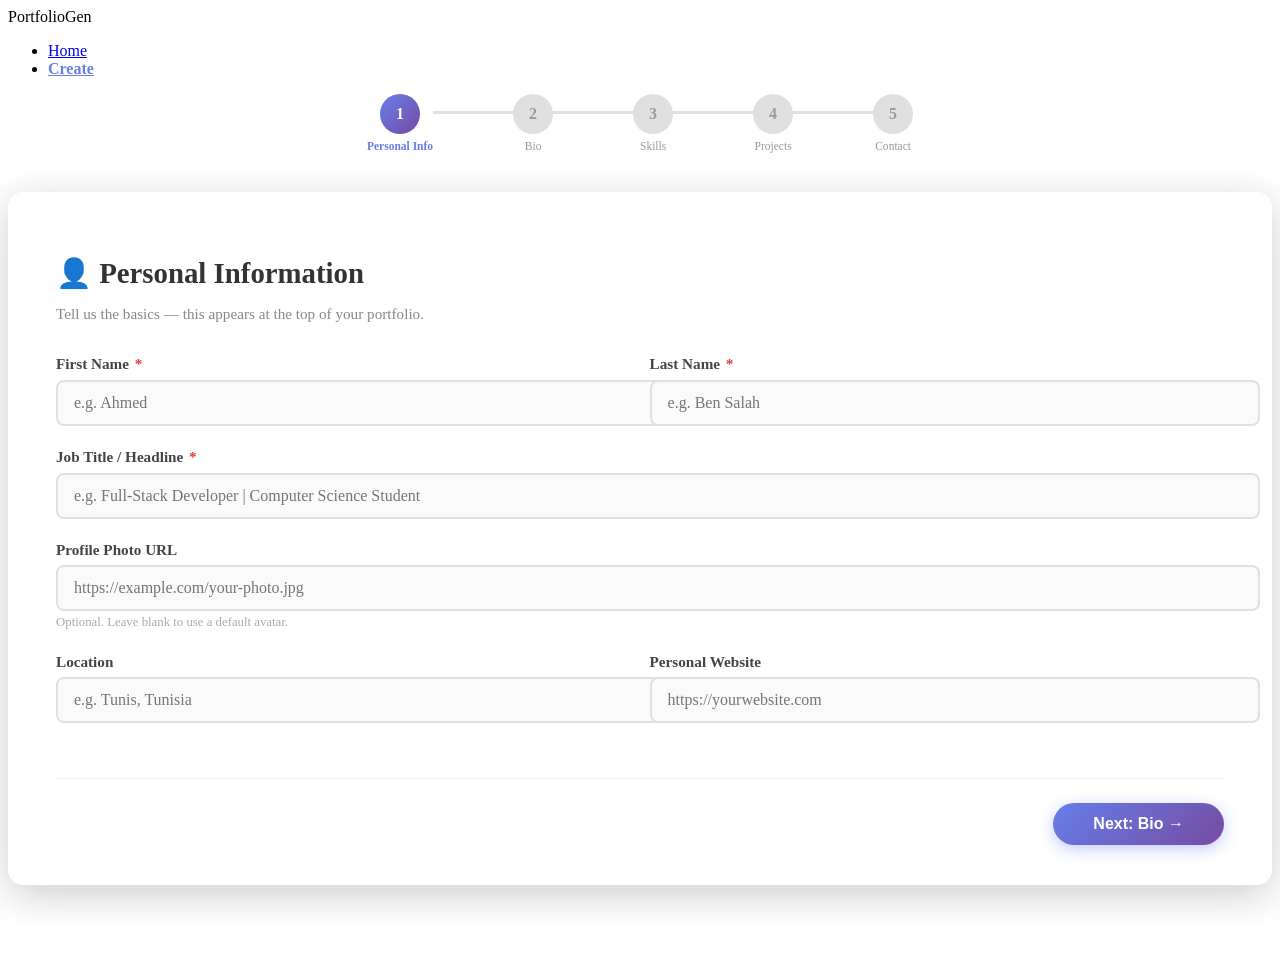
==== create.html @ 39ef588e "added create.html" ====
<!DOCTYPE html>
<html lang="en">
<head>
  <meta charset="UTF-8" />
  <meta name="viewport" content="width=device-width, initial-scale=1.0" />
  <title>Create Portfolio – PortfolioGen</title>
  <link rel="stylesheet" href="style-3.css" />
  <style>
    /* ── Page layout override for form page ── */
    body {
      align-items: flex-start;
      padding-bottom: 4rem;
    }

    /* ── Step progress bar ── */
    .steps-bar {
      display: flex;
      justify-content: center;
      align-items: center;
      gap: 0;
      margin-bottom: 2.5rem;
    }
    .step {
      display: flex;
      flex-direction: column;
      align-items: center;
      gap: 0.4rem;
      position: relative;
      z-index: 1;
    }
    .step-circle {
      width: 40px;
      height: 40px;
      border-radius: 50%;
      background: #e0e0e0;
      color: #999;
      font-weight: 700;
      font-size: 1rem;
      display: flex;
      align-items: center;
      justify-content: center;
      transition: background 0.3s, color 0.3s;
    }
    .step.active   .step-circle { background: linear-gradient(135deg,#667eea,#764ba2); color:#fff; }
    .step.done     .step-circle { background: #4caf50; color:#fff; }
    .step-label {
      font-size: 0.72rem;
      color: #999;
      font-weight: 500;
      white-space: nowrap;
    }
    .step.active .step-label { color: #667eea; font-weight: 700; }
    .step.done   .step-label { color: #4caf50; }
    .step-line {
      flex: 1;
      height: 3px;
      background: #e0e0e0;
      min-width: 40px;
      max-width: 80px;
      margin-bottom: 1.3rem;
      transition: background 0.3s;
    }
    .step-line.done { background: #4caf50; }

    /* ── Form card ── */
    .form-card {
      background: white;
      border-radius: 15px;
      padding: 2.5rem 3rem;
      box-shadow: 0 10px 40px rgba(0,0,0,0.2);
    }
    .form-card h2 {
      font-size: 1.8rem;
      color: #333;
      margin-bottom: 0.4rem;
    }
    .form-card .step-desc {
      color: #888;
      font-size: 0.95rem;
      margin-bottom: 2rem;
    }

    /* ── Form step panels ── */
    .form-step { display: none; }
    .form-step.active { display: block; }

    /* ── Field groups ── */
    .field-group {
      margin-bottom: 1.4rem;
    }
    .field-group label {
      display: block;
      font-weight: 600;
      color: #444;
      margin-bottom: 0.4rem;
      font-size: 0.95rem;
    }
    .field-group label span.req { color: #e53935; margin-left: 2px; }
    .field-group input,
    .field-group textarea,
    .field-group select {
      width: 100%;
      padding: 0.75rem 1rem;
      border: 2px solid #e0e0e0;
      border-radius: 8px;
      font-size: 1rem;
      font-family: inherit;
      color: #333;
      background: #fafafa;
      transition: border-color 0.25s, box-shadow 0.25s;
      outline: none;
      resize: vertical;
    }
    .field-group input:focus,
    .field-group textarea:focus,
    .field-group select:focus {
      border-color: #667eea;
      box-shadow: 0 0 0 3px rgba(102,126,234,0.15);
      background: #fff;
    }
    .field-group input.error,
    .field-group textarea.error {
      border-color: #e53935;
      box-shadow: 0 0 0 3px rgba(229,57,53,0.1);
    }
    .field-error {
      color: #e53935;
      font-size: 0.82rem;
      margin-top: 0.3rem;
      display: none;
    }
    .field-error.visible { display: block; }
    .field-hint {
      color: #aaa;
      font-size: 0.8rem;
      margin-top: 0.25rem;
    }
    .two-col {
      display: grid;
      grid-template-columns: 1fr 1fr;
      gap: 1.2rem;
    }

    /* ── Skills dynamic list ── */
    .skills-list { display: flex; flex-direction: column; gap: 0.8rem; margin-bottom: 1rem; }
    .skill-row {
      display: grid;
      grid-template-columns: 1fr 120px 36px;
      gap: 0.6rem;
      align-items: center;
    }
    .skill-row input[type="text"] { width: 100%; }
    .skill-row input[type="number"] {
      width: 100%;
      padding: 0.75rem 0.6rem;
      border: 2px solid #e0e0e0;
      border-radius: 8px;
      font-size: 1rem;
      font-family: inherit;
      color: #333;
      background: #fafafa;
      transition: border-color 0.25s;
      outline: none;
    }
    .skill-row input[type="number"]:focus { border-color: #667eea; box-shadow: 0 0 0 3px rgba(102,126,234,0.15); }
    .remove-btn {
      width: 36px; height: 36px;
      border-radius: 50%;
      border: none;
      background: #fde8e8;
      color: #e53935;
      font-size: 1.1rem;
      cursor: pointer;
      display: flex; align-items: center; justify-content: center;
      transition: background 0.2s;
      flex-shrink: 0;
    }
    .remove-btn:hover { background: #e53935; color: #fff; }
    .add-btn {
      display: inline-flex; align-items: center; gap: 0.4rem;
      padding: 0.55rem 1.2rem;
      border-radius: 50px;
      border: 2px dashed #667eea;
      background: transparent;
      color: #667eea;
      font-size: 0.9rem;
      font-weight: 600;
      cursor: pointer;
      transition: all 0.2s;
    }
    .add-btn:hover { background: #667eea; color: #fff; border-style: solid; }

    /* ── Projects dynamic list ── */
    .project-card-form {
      background: #f8f9fa;
      border-radius: 10px;
      padding: 1.2rem 1.4rem;
      margin-bottom: 1rem;
      border: 1px solid #e8e8e8;
    }
    .project-card-form .project-header {
      display: flex;
      justify-content: space-between;
      align-items: center;
      margin-bottom: 1rem;
    }
    .project-card-form .project-header span {
      font-weight: 700;
      color: #667eea;
      font-size: 0.9rem;
    }

    /* ── Navigation buttons ── */
    .form-nav {
      display: flex;
      justify-content: space-between;
      align-items: center;
      margin-top: 2rem;
      padding-top: 1.5rem;
      border-top: 1px solid #f0f0f0;
    }
    .btn-back {
      padding: 0.75rem 2rem;
      border-radius: 50px;
      border: 2px solid #ccc;
      background: transparent;
      color: #666;
      font-size: 1rem;
      font-weight: 600;
      cursor: pointer;
      transition: all 0.25s;
    }
    .btn-back:hover { border-color: #667eea; color: #667eea; }
    .btn-next {
      padding: 0.75rem 2.5rem;
      border-radius: 50px;
      border: none;
      background: linear-gradient(135deg,#667eea,#764ba2);
      color: white;
      font-size: 1rem;
      font-weight: 600;
      cursor: pointer;
      box-shadow: 0 4px 15px rgba(102,126,234,0.4);
      transition: all 0.25s;
    }
    .btn-next:hover { transform: translateY(-2px); box-shadow: 0 8px 25px rgba(102,126,234,0.55); }
    .btn-submit {
      padding: 0.85rem 3rem;
      border-radius: 50px;
      border: none;
      background: linear-gradient(135deg,#43e97b,#38f9d7);
      color: white;
      font-size: 1.05rem;
      font-weight: 700;
      cursor: pointer;
      box-shadow: 0 4px 15px rgba(67,233,123,0.35);
      transition: all 0.25s;
    }
    .btn-submit:hover { transform: translateY(-2px); box-shadow: 0 8px 25px rgba(67,233,123,0.5); }

    /* ── Character counter ── */
    .char-counter {
      text-align: right;
      font-size: 0.78rem;
      color: #bbb;
      margin-top: 0.2rem;
    }
    .char-counter.warn { color: #e53935; }

    /* ── Responsive ── */
    @media (max-width: 768px) {
      .form-card { padding: 1.5rem 1.2rem; }
      .two-col { grid-template-columns: 1fr; }
      .skill-row { grid-template-columns: 1fr 90px 36px; }
      .step-line { min-width: 20px; }
    }
    @media (max-width: 480px) {
      .steps-bar { gap: 0; }
      .step-label { display: none; }
    }
  </style>
</head>
<body>

  <!-- ── Fixed navbar (same as index.html) ── -->
  <header>
    <nav>
      <div class="logo">PortfolioGen</div>
      <ul>
        <li><a href="index.html">Home</a></li>
        <li><a href="create.html" style="color:#667eea;font-weight:700;">Create</a></li>
      </ul>
    </nav>
  </header>

  <!-- ── Main container ── -->
  <div class="container">

    <!-- Step progress bar -->
    <div class="steps-bar" id="stepsBar">
      <div class="step active" data-step="1">
        <div class="step-circle">1</div>
        <div class="step-label">Personal Info</div>
      </div>
      <div class="step-line" id="line1"></div>
      <div class="step" data-step="2">
        <div class="step-circle">2</div>
        <div class="step-label">Bio</div>
      </div>
      <div class="step-line" id="line2"></div>
      <div class="step" data-step="3">
        <div class="step-circle">3</div>
        <div class="step-label">Skills</div>
      </div>
      <div class="step-line" id="line3"></div>
      <div class="step" data-step="4">
        <div class="step-circle">4</div>
        <div class="step-label">Projects</div>
      </div>
      <div class="step-line" id="line4"></div>
      <div class="step" data-step="5">
        <div class="step-circle">5</div>
        <div class="step-label">Contact</div>
      </div>
    </div>

    <!-- Form card -->
    <div class="form-card">

      <!-- ══ STEP 1 – Personal Info ══ -->
      <div class="form-step active" id="step1">
        <h2>👤 Personal Information</h2>
        <p class="step-desc">Tell us the basics — this appears at the top of your portfolio.</p>

        <div class="two-col">
          <div class="field-group">
            <label for="firstName">First Name <span class="req">*</span></label>
            <input type="text" id="firstName" name="firstName" placeholder="e.g. Ahmed" maxlength="50" />
            <div class="field-error" id="err-firstName">Please enter your first name.</div>
          </div>
          <div class="field-group">
            <label for="lastName">Last Name <span class="req">*</span></label>
            <input type="text" id="lastName" name="lastName" placeholder="e.g. Ben Salah" maxlength="50" />
            <div class="field-error" id="err-lastName">Please enter your last name.</div>
          </div>
        </div>

        <div class="field-group">
          <label for="jobTitle">Job Title / Headline <span class="req">*</span></label>
          <input type="text" id="jobTitle" name="jobTitle" placeholder="e.g. Full-Stack Developer | Computer Science Student" maxlength="100" />
          <div class="field-error" id="err-jobTitle">Please enter your job title or headline.</div>
        </div>

        <div class="field-group">
          <label for="profilePhoto">Profile Photo URL</label>
          <input type="url" id="profilePhoto" name="profilePhoto" placeholder="https://example.com/your-photo.jpg" />
          <div class="field-hint">Optional. Leave blank to use a default avatar.</div>
          <div class="field-error" id="err-profilePhoto">Please enter a valid URL (starting with https://).</div>
        </div>

        <div class="two-col">
          <div class="field-group">
            <label for="location">Location</label>
            <input type="text" id="location" name="location" placeholder="e.g. Tunis, Tunisia" maxlength="80" />
          </div>
          <div class="field-group">
            <label for="website">Personal Website</label>
            <input type="url" id="website" name="website" placeholder="https://yourwebsite.com" />
            <div class="field-error" id="err-website">Please enter a valid URL.</div>
          </div>
        </div>

        <div class="form-nav">
          <span></span>
          <button class="btn-next" onclick="nextStep(1)">Next: Bio &rarr;</button>
        </div>
      </div>

      <!-- ══ STEP 2 – Bio ══ -->
      <div class="form-step" id="step2">
        <h2>📝 About You</h2>
        <p class="step-desc">Write a short bio that introduces you and your background.</p>

        <div class="field-group">
          <label for="bioShort">Short Bio (Hero Tagline) <span class="req">*</span></label>
          <input type="text" id="bioShort" name="bioShort" placeholder="e.g. Passionate developer building smart solutions." maxlength="120" />
          <div class="char-counter" id="counter-bioShort">0 / 120</div>
          <div class="field-error" id="err-bioShort">Please enter a short bio (at least 10 characters).</div>
        </div>

        <div class="field-group">
          <label for="bioLong">Full Bio <span class="req">*</span></label>
          <textarea id="bioLong" name="bioLong" rows="6"
            placeholder="Write a few sentences about your background, experience, interests, and what makes you unique..."></textarea>
          <div class="char-counter" id="counter-bioLong">0 / 1000</div>
          <div class="field-error" id="err-bioLong">Please write at least 30 characters for your bio.</div>
        </div>

        <div class="field-group">
          <label for="yearsExp">Years of Experience</label>
          <select id="yearsExp" name="yearsExp">
            <option value="">-- Select --</option>
            <option value="student">Student / No experience yet</option>
            <option value="0-1">Less than 1 year</option>
            <option value="1-3">1 – 3 years</option>
            <option value="3-5">3 – 5 years</option>
            <option value="5+">5+ years</option>
          </select>
        </div>

        <div class="form-nav">
          <button class="btn-back" onclick="prevStep(2)">&larr; Back</button>
          <button class="btn-next" onclick="nextStep(2)">Next: Skills &rarr;</button>
        </div>
      </div>

      <!-- ══ STEP 3 – Skills ══ -->
      <div class="form-step" id="step3">
        <h2>⚡ Skills</h2>
        <p class="step-desc">Add your technical skills and a proficiency level (0–100%). These will appear as progress bars.</p>

        <div class="skills-list" id="skillsList">
          <!-- Rows injected by JS -->
        </div>
        <button class="add-btn" onclick="addSkill()">＋ Add Skill</button>
        <div class="field-error" id="err-skills" style="margin-top:0.8rem;"></div>

        <div class="form-nav">
          <button class="btn-back" onclick="prevStep(3)">&larr; Back</button>
          <button class="btn-next" onclick="nextStep(3)">Next: Projects &rarr;</button>
        </div>
      </div>

      <!-- ══ STEP 4 – Projects ══ -->
      <div class="form-step" id="step4">
        <h2>🚀 Projects</h2>
        <p class="step-desc">Showcase the projects you're proud of. Add at least one.</p>

        <div id="projectsList"></div>
        <button class="add-btn" onclick="addProject()">＋ Add Project</button>
        <div class="field-error" id="err-projects" style="margin-top:0.8rem;"></div>

        <div class="form-nav">
          <button class="btn-back" onclick="prevStep(4)">&larr; Back</button>
          <button class="btn-next" onclick="nextStep(4)">Next: Contact &rarr;</button>
        </div>
      </div>

      <!-- ══ STEP 5 – Contact ══ -->
      <div class="form-step" id="step5">
        <h2>📬 Contact Information</h2>
        <p class="step-desc">How can people reach you? Fill in at least one contact method.</p>

        <div class="two-col">
          <div class="field-group">
            <label for="email">Email Address <span class="req">*</span></label>
            <input type="email" id="email" name="email" placeholder="you@example.com" />
            <div class="field-error" id="err-email">Please enter a valid email address.</div>
          </div>
          <div class="field-group">
            <label for="phone">Phone Number</label>
            <input type="tel" id="phone" name="phone" placeholder="+216 XX XXX XXX" maxlength="20" />
          </div>
        </div>

        <div class="two-col">
          <div class="field-group">
            <label for="github">GitHub</label>
            <input type="url" id="github" name="github" placeholder="https://github.com/username" />
            <div class="field-error" id="err-github">Please enter a valid URL.</div>
          </div>
          <div class="field-group">
            <label for="linkedin">LinkedIn</label>
            <input type="url" id="linkedin" name="linkedin" placeholder="https://linkedin.com/in/username" />
            <div class="field-error" id="err-linkedin">Please enter a valid URL.</div>
          </div>
        </div>

        <div class="two-col">
          <div class="field-group">
            <label for="twitter">Twitter / X</label>
            <input type="url" id="twitter" name="twitter" placeholder="https://twitter.com/username" />
            <div class="field-error" id="err-twitter">Please enter a valid URL.</div>
          </div>
          <div class="field-group">
            <label for="instagram">Instagram</label>
            <input type="url" id="instagram" name="instagram" placeholder="https://instagram.com/username" />
            <div class="field-error" id="err-instagram">Please enter a valid URL.</div>
          </div>
        </div>

        <div class="form-nav">
          <button class="btn-back" onclick="prevStep(5)">&larr; Back</button>
          <button class="btn-submit" onclick="submitForm()">✅ Generate My Portfolio</button>
        </div>
      </div>

    </div><!-- /form-card -->
  </div><!-- /container -->

  <script>
    /* ════════════════════════════════════
       STATE
    ════════════════════════════════════ */
    var currentStep = 1;
    var totalSteps  = 5;
    var skills   = [];
    var projects = [];

    /* ════════════════════════════════════
       STEP NAVIGATION
    ════════════════════════════════════ */
    function showStep(n) {
      document.querySelectorAll('.form-step').forEach(function(el) { el.classList.remove('active'); });
      document.getElementById('step' + n).classList.add('active');

      document.querySelectorAll('.step').forEach(function(el) {
        var s = parseInt(el.getAttribute('data-step'));
        el.classList.remove('active','done');
        if (s === n)    el.classList.add('active');
        if (s < n)      el.classList.add('done');
      });

      for (var i = 1; i <= 4; i++) {
        var line = document.getElementById('line' + i);
        if (i < n) line.classList.add('done');
        else       line.classList.remove('done');
      }
      currentStep = n;
    }

    function nextStep(from) {
      if (!validateStep(from)) return;
      if (from < totalSteps) showStep(from + 1);
    }

    function prevStep(from) {
      if (from > 1) showStep(from - 1);
    }

    /* ════════════════════════════════════
       VALIDATION
    ════════════════════════════════════ */
    function showErr(id, msg) {
      var el = document.getElementById('err-' + id);
      if (!el) return;
      el.textContent = msg || el.textContent;
      el.classList.add('visible');
      var input = document.getElementById(id);
      if (input) input.classList.add('error');
    }

    function clearErr(id) {
      var el = document.getElementById('err-' + id);
      if (el) el.classList.remove('visible');
      var input = document.getElementById(id);
      if (input) input.classList.remove('error');
    }

    function validateStep(step) {
      var valid = true;

      if (step === 1) {
        ['firstName','lastName','jobTitle'].forEach(function(f) {
          clearErr(f);
          var v = document.getElementById(f).value.trim();
          if (!v) { showErr(f); valid = false; }
        });
        // Optional URL fields
        ['profilePhoto','website'].forEach(function(f) {
          clearErr(f);
          var v = document.getElementById(f).value.trim();
          if (v && !isValidUrl(v)) { showErr(f); valid = false; }
        });
      }

      if (step === 2) {
        clearErr('bioShort'); clearErr('bioLong');
        var bs = document.getElementById('bioShort').value.trim();
        var bl = document.getElementById('bioLong').value.trim();
        if (bs.length < 10) { showErr('bioShort', 'Must be at least 10 characters.'); valid = false; }
        if (bl.length < 30) { showErr('bioLong', 'Must be at least 30 characters.'); valid = false; }
      }

      if (step === 3) {
        var errEl = document.getElementById('err-skills');
        errEl.classList.remove('visible');
        if (skills.length === 0) {
          errEl.textContent = 'Please add at least one skill.';
          errEl.classList.add('visible');
          valid = false;
        } else {
          var hasEmpty = false;
          document.querySelectorAll('.skill-name').forEach(function(inp) {
            if (!inp.value.trim()) hasEmpty = true;
          });
          if (hasEmpty) {
            errEl.textContent = 'Please fill in all skill names.';
            errEl.classList.add('visible');
            valid = false;
          }
        }
      }

      if (step === 4) {
        var errEl2 = document.getElementById('err-projects');
        errEl2.classList.remove('visible');
        if (projects.length === 0) {
          errEl2.textContent = 'Please add at least one project.';
          errEl2.classList.add('visible');
          valid = false;
        } else {
          var hasEmptyProj = false;
          document.querySelectorAll('.proj-title').forEach(function(inp) {
            if (!inp.value.trim()) hasEmptyProj = true;
          });
          if (hasEmptyProj) {
            errEl2.textContent = 'Please fill in all project titles.';
            errEl2.classList.add('visible');
            valid = false;
          }
        }
      }

      if (step === 5) {
        clearErr('email');
        var em = document.getElementById('email').value.trim();
        if (!em || !isValidEmail(em)) { showErr('email', 'Please enter a valid email address.'); valid = false; }
        ['github','linkedin','twitter','instagram'].forEach(function(f) {
          clearErr(f);
          var v = document.getElementById(f).value.trim();
          if (v && !isValidUrl(v)) { showErr(f, 'Please enter a valid URL.'); valid = false; }
        });
      }

      return valid;
    }

    function isValidEmail(v) { return /^[^\s@]+@[^\s@]+\.[^\s@]+$/.test(v); }
    function isValidUrl(v) {
      try { var u = new URL(v); return u.protocol === 'http:' || u.protocol === 'https:'; }
      catch(e) { return false; }
    }

    /* Clear error on input */
    document.querySelectorAll('input, textarea').forEach(function(el) {
      el.addEventListener('input', function() {
        if (el.id) clearErr(el.id);
      });
    });

    /* ════════════════════════════════════
       CHARACTER COUNTERS
    ════════════════════════════════════ */
    function setupCounter(id, max) {
      var inp = document.getElementById(id);
      var ctr = document.getElementById('counter-' + id);
      inp.setAttribute('maxlength', max);
      inp.addEventListener('input', function() {
        var len = inp.value.length;
        ctr.textContent = len + ' / ' + max;
        ctr.classList.toggle('warn', len > max * 0.9);
      });
    }
    setupCounter('bioShort', 120);
    setupCounter('bioLong', 1000);

    /* ════════════════════════════════════
       SKILLS
    ════════════════════════════════════ */
    var skillCount = 0;

    function addSkill(name, level) {
      skillCount++;
      var id = 'skill-' + skillCount;
      skills.push(id);
      var list = document.getElementById('skillsList');
      var row = document.createElement('div');
      row.className = 'skill-row';
      row.id = id;
      row.innerHTML =
        '<input type="text" class="skill-name" placeholder="e.g. Python, React, MySQL…" value="' + (name || '') + '" />' +
        '<input type="number" min="0" max="100" placeholder="%" value="' + (level !== undefined ? level : 80) + '" />' +
        '<button class="remove-btn" onclick="removeSkill(\'' + id + '\')" title="Remove">✕</button>';
      list.appendChild(row);
    }

    function removeSkill(id) {
      var el = document.getElementById(id);
      if (el) el.remove();
      skills = skills.filter(function(s) { return s !== id; });
    }

    // Default 3 skills
    addSkill('HTML / CSS', 85);
    addSkill('JavaScript', 75);
    addSkill('PHP', 60);

    /* ════════════════════════════════════
       PROJECTS
    ════════════════════════════════════ */
    var projectCount = 0;

    function addProject() {
      projectCount++;
      var id = 'project-' + projectCount;
      projects.push(id);
      var list = document.getElementById('projectsList');
      var card = document.createElement('div');
      card.className = 'project-card-form';
      card.id = id;
      card.innerHTML =
        '<div class="project-header">' +
          '<span>Project #' + projectCount + '</span>' +
          '<button class="remove-btn" onclick="removeProject(\'' + id + '\')" title="Remove project">✕</button>' +
        '</div>' +
        '<div class="field-group">' +
          '<label>Project Title <span class="req">*</span></label>' +
          '<input type="text" class="proj-title" placeholder="e.g. Portfolio Generator Web App" maxlength="100" />' +
        '</div>' +
        '<div class="field-group">' +
          '<label>Description</label>' +
          '<textarea class="proj-desc" rows="3" placeholder="Briefly describe what this project does and what technologies you used…"></textarea>' +
        '</div>' +
        '<div class="two-col">' +
          '<div class="field-group">' +
            '<label>Live Demo URL</label>' +
            '<input type="url" class="proj-demo" placeholder="https://…" />' +
          '</div>' +
          '<div class="field-group">' +
            '<label>GitHub / Source URL</label>' +
            '<input type="url" class="proj-repo" placeholder="https://github.com/…" />' +
          '</div>' +
        '</div>' +
        '<div class="field-group">' +
          '<label>Tags / Technologies</label>' +
          '<input type="text" class="proj-tags" placeholder="e.g. HTML, CSS, PHP, MySQL" maxlength="150" />' +
          '<div class="field-hint">Comma-separated tags that will appear as badges on the project card.</div>' +
        '</div>';
      list.appendChild(card);
    }

    function removeProject(id) {
      var el = document.getElementById(id);
      if (el) el.remove();
      projects = projects.filter(function(p) { return p !== id; });
    }

    // Default 1 project
    addProject();

    /* ════════════════════════════════════
       COLLECT & SUBMIT
    ════════════════════════════════════ */
    function collectData() {
      var skillsData = [];
      document.querySelectorAll('.skill-row').forEach(function(row) {
        var name  = row.querySelector('.skill-name').value.trim();
        var level = parseInt(row.querySelector('input[type=number]').value) || 0;
        if (name) skillsData.push({ name: name, level: Math.min(100, Math.max(0, level)) });
      });

      var projectsData = [];
      document.querySelectorAll('.project-card-form').forEach(function(card) {
        var title = card.querySelector('.proj-title').value.trim();
        if (title) projectsData.push({
          title:       title,
          description: card.querySelector('.proj-desc').value.trim(),
          demo:        card.querySelector('.proj-demo').value.trim(),
          repo:        card.querySelector('.proj-repo').value.trim(),
          tags:        card.querySelector('.proj-tags').value.trim()
        });
      });

      return {
        firstName:    document.getElementById('firstName').value.trim(),
        lastName:     document.getElementById('lastName').value.trim(),
        jobTitle:     document.getElementById('jobTitle').value.trim(),
        profilePhoto: document.getElementById('profilePhoto').value.trim(),
        location:     document.getElementById('location').value.trim(),
        website:      document.getElementById('website').value.trim(),
        bioShort:     document.getElementById('bioShort').value.trim(),
        bioLong:      document.getElementById('bioLong').value.trim(),
        yearsExp:     document.getElementById('yearsExp').value,
        skills:       skillsData,
        projects:     projectsData,
        email:        document.getElementById('email').value.trim(),
        phone:        document.getElementById('phone').value.trim(),
        github:       document.getElementById('github').value.trim(),
        linkedin:     document.getElementById('linkedin').value.trim(),
        twitter:      document.getElementById('twitter').value.trim(),
        instagram:    document.getElementById('instagram').value.trim()
      };
    }

    function submitForm() {
      if (!validateStep(5)) return;
      var data = collectData();
      console.log('Portfolio data:', data);
      // TODO: POST to PHP backend → /portfolio
      alert('✅ Form data collected! Ready to send to PHP backend.\nCheck the browser console for the full data object.');
    }
  </script>

</body>
</html>
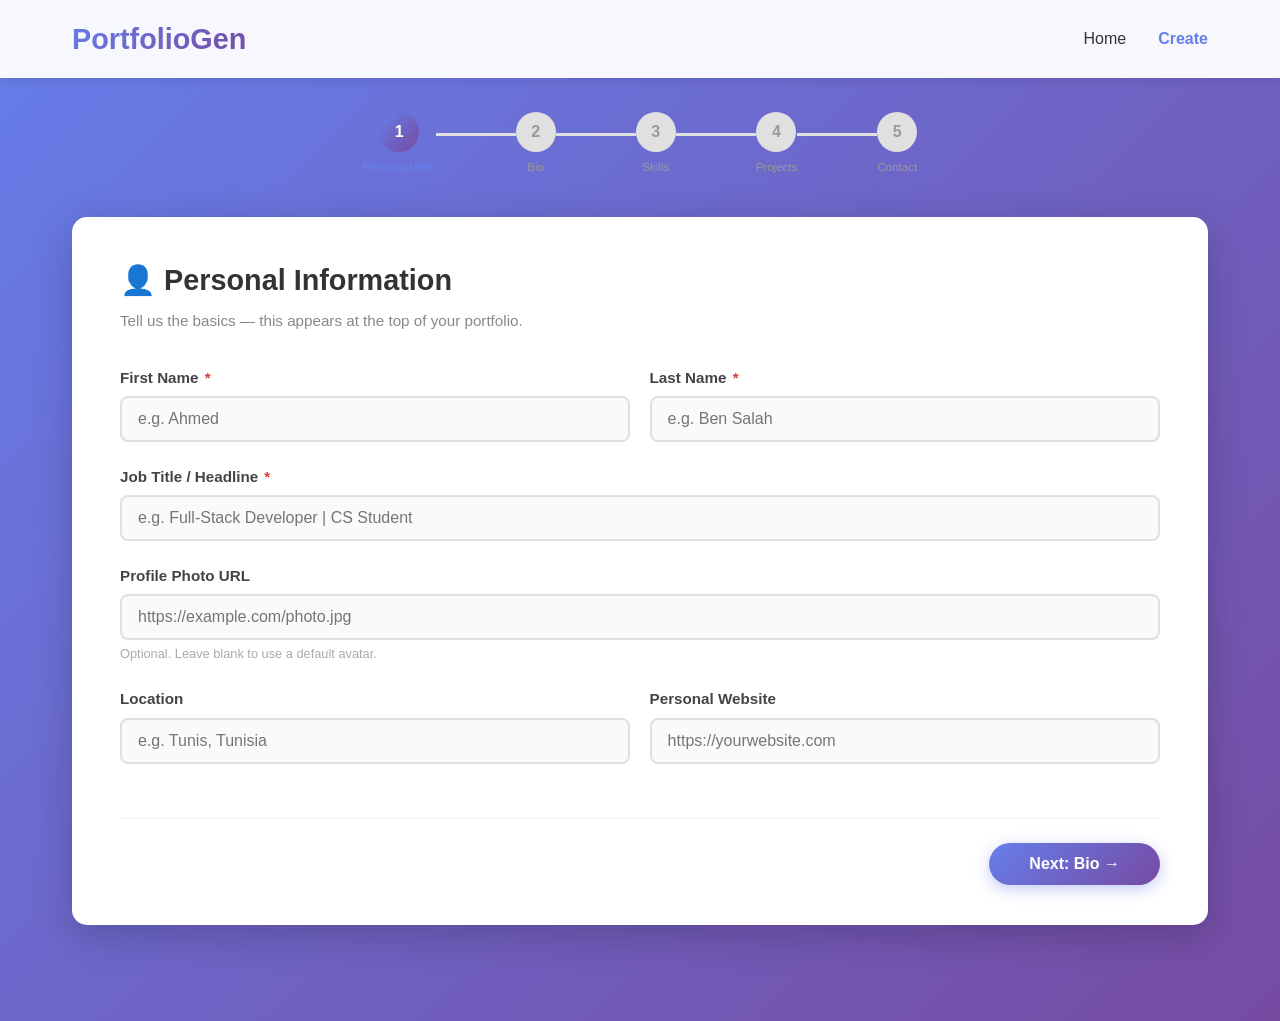
==== commit acf446e3: "organization of the css and js" ====
--- a/create.html
+++ b/create.html
@@ -4,300 +4,24 @@
   <meta charset="UTF-8" />
   <meta name="viewport" content="width=device-width, initial-scale=1.0" />
   <title>Create Portfolio – PortfolioGen</title>
-  <link rel="stylesheet" href="style-3.css" />
-  <style>
-    /* ── Page layout override for form page ── */
-    body {
-      align-items: flex-start;
-      padding-bottom: 4rem;
-    }
-
-    /* ── Step progress bar ── */
-    .steps-bar {
-      display: flex;
-      justify-content: center;
-      align-items: center;
-      gap: 0;
-      margin-bottom: 2.5rem;
-    }
-    .step {
-      display: flex;
-      flex-direction: column;
-      align-items: center;
-      gap: 0.4rem;
-      position: relative;
-      z-index: 1;
-    }
-    .step-circle {
-      width: 40px;
-      height: 40px;
-      border-radius: 50%;
-      background: #e0e0e0;
-      color: #999;
-      font-weight: 700;
-      font-size: 1rem;
-      display: flex;
-      align-items: center;
-      justify-content: center;
-      transition: background 0.3s, color 0.3s;
-    }
-    .step.active   .step-circle { background: linear-gradient(135deg,#667eea,#764ba2); color:#fff; }
-    .step.done     .step-circle { background: #4caf50; color:#fff; }
-    .step-label {
-      font-size: 0.72rem;
-      color: #999;
-      font-weight: 500;
-      white-space: nowrap;
-    }
-    .step.active .step-label { color: #667eea; font-weight: 700; }
-    .step.done   .step-label { color: #4caf50; }
-    .step-line {
-      flex: 1;
-      height: 3px;
-      background: #e0e0e0;
-      min-width: 40px;
-      max-width: 80px;
-      margin-bottom: 1.3rem;
-      transition: background 0.3s;
-    }
-    .step-line.done { background: #4caf50; }
-
-    /* ── Form card ── */
-    .form-card {
-      background: white;
-      border-radius: 15px;
-      padding: 2.5rem 3rem;
-      box-shadow: 0 10px 40px rgba(0,0,0,0.2);
-    }
-    .form-card h2 {
-      font-size: 1.8rem;
-      color: #333;
-      margin-bottom: 0.4rem;
-    }
-    .form-card .step-desc {
-      color: #888;
-      font-size: 0.95rem;
-      margin-bottom: 2rem;
-    }
-
-    /* ── Form step panels ── */
-    .form-step { display: none; }
-    .form-step.active { display: block; }
-
-    /* ── Field groups ── */
-    .field-group {
-      margin-bottom: 1.4rem;
-    }
-    .field-group label {
-      display: block;
-      font-weight: 600;
-      color: #444;
-      margin-bottom: 0.4rem;
-      font-size: 0.95rem;
-    }
-    .field-group label span.req { color: #e53935; margin-left: 2px; }
-    .field-group input,
-    .field-group textarea,
-    .field-group select {
-      width: 100%;
-      padding: 0.75rem 1rem;
-      border: 2px solid #e0e0e0;
-      border-radius: 8px;
-      font-size: 1rem;
-      font-family: inherit;
-      color: #333;
-      background: #fafafa;
-      transition: border-color 0.25s, box-shadow 0.25s;
-      outline: none;
-      resize: vertical;
-    }
-    .field-group input:focus,
-    .field-group textarea:focus,
-    .field-group select:focus {
-      border-color: #667eea;
-      box-shadow: 0 0 0 3px rgba(102,126,234,0.15);
-      background: #fff;
-    }
-    .field-group input.error,
-    .field-group textarea.error {
-      border-color: #e53935;
-      box-shadow: 0 0 0 3px rgba(229,57,53,0.1);
-    }
-    .field-error {
-      color: #e53935;
-      font-size: 0.82rem;
-      margin-top: 0.3rem;
-      display: none;
-    }
-    .field-error.visible { display: block; }
-    .field-hint {
-      color: #aaa;
-      font-size: 0.8rem;
-      margin-top: 0.25rem;
-    }
-    .two-col {
-      display: grid;
-      grid-template-columns: 1fr 1fr;
-      gap: 1.2rem;
-    }
-
-    /* ── Skills dynamic list ── */
-    .skills-list { display: flex; flex-direction: column; gap: 0.8rem; margin-bottom: 1rem; }
-    .skill-row {
-      display: grid;
-      grid-template-columns: 1fr 120px 36px;
-      gap: 0.6rem;
-      align-items: center;
-    }
-    .skill-row input[type="text"] { width: 100%; }
-    .skill-row input[type="number"] {
-      width: 100%;
-      padding: 0.75rem 0.6rem;
-      border: 2px solid #e0e0e0;
-      border-radius: 8px;
-      font-size: 1rem;
-      font-family: inherit;
-      color: #333;
-      background: #fafafa;
-      transition: border-color 0.25s;
-      outline: none;
-    }
-    .skill-row input[type="number"]:focus { border-color: #667eea; box-shadow: 0 0 0 3px rgba(102,126,234,0.15); }
-    .remove-btn {
-      width: 36px; height: 36px;
-      border-radius: 50%;
-      border: none;
-      background: #fde8e8;
-      color: #e53935;
-      font-size: 1.1rem;
-      cursor: pointer;
-      display: flex; align-items: center; justify-content: center;
-      transition: background 0.2s;
-      flex-shrink: 0;
-    }
-    .remove-btn:hover { background: #e53935; color: #fff; }
-    .add-btn {
-      display: inline-flex; align-items: center; gap: 0.4rem;
-      padding: 0.55rem 1.2rem;
-      border-radius: 50px;
-      border: 2px dashed #667eea;
-      background: transparent;
-      color: #667eea;
-      font-size: 0.9rem;
-      font-weight: 600;
-      cursor: pointer;
-      transition: all 0.2s;
-    }
-    .add-btn:hover { background: #667eea; color: #fff; border-style: solid; }
-
-    /* ── Projects dynamic list ── */
-    .project-card-form {
-      background: #f8f9fa;
-      border-radius: 10px;
-      padding: 1.2rem 1.4rem;
-      margin-bottom: 1rem;
-      border: 1px solid #e8e8e8;
-    }
-    .project-card-form .project-header {
-      display: flex;
-      justify-content: space-between;
-      align-items: center;
-      margin-bottom: 1rem;
-    }
-    .project-card-form .project-header span {
-      font-weight: 700;
-      color: #667eea;
-      font-size: 0.9rem;
-    }
-
-    /* ── Navigation buttons ── */
-    .form-nav {
-      display: flex;
-      justify-content: space-between;
-      align-items: center;
-      margin-top: 2rem;
-      padding-top: 1.5rem;
-      border-top: 1px solid #f0f0f0;
-    }
-    .btn-back {
-      padding: 0.75rem 2rem;
-      border-radius: 50px;
-      border: 2px solid #ccc;
-      background: transparent;
-      color: #666;
-      font-size: 1rem;
-      font-weight: 600;
-      cursor: pointer;
-      transition: all 0.25s;
-    }
-    .btn-back:hover { border-color: #667eea; color: #667eea; }
-    .btn-next {
-      padding: 0.75rem 2.5rem;
-      border-radius: 50px;
-      border: none;
-      background: linear-gradient(135deg,#667eea,#764ba2);
-      color: white;
-      font-size: 1rem;
-      font-weight: 600;
-      cursor: pointer;
-      box-shadow: 0 4px 15px rgba(102,126,234,0.4);
-      transition: all 0.25s;
-    }
-    .btn-next:hover { transform: translateY(-2px); box-shadow: 0 8px 25px rgba(102,126,234,0.55); }
-    .btn-submit {
-      padding: 0.85rem 3rem;
-      border-radius: 50px;
-      border: none;
-      background: linear-gradient(135deg,#43e97b,#38f9d7);
-      color: white;
-      font-size: 1.05rem;
-      font-weight: 700;
-      cursor: pointer;
-      box-shadow: 0 4px 15px rgba(67,233,123,0.35);
-      transition: all 0.25s;
-    }
-    .btn-submit:hover { transform: translateY(-2px); box-shadow: 0 8px 25px rgba(67,233,123,0.5); }
-
-    /* ── Character counter ── */
-    .char-counter {
-      text-align: right;
-      font-size: 0.78rem;
-      color: #bbb;
-      margin-top: 0.2rem;
-    }
-    .char-counter.warn { color: #e53935; }
-
-    /* ── Responsive ── */
-    @media (max-width: 768px) {
-      .form-card { padding: 1.5rem 1.2rem; }
-      .two-col { grid-template-columns: 1fr; }
-      .skill-row { grid-template-columns: 1fr 90px 36px; }
-      .step-line { min-width: 20px; }
-    }
-    @media (max-width: 480px) {
-      .steps-bar { gap: 0; }
-      .step-label { display: none; }
-    }
-  </style>
+  <link rel="stylesheet" href="css/style.css" />
 </head>
-<body>
-
-  <!-- ── Fixed navbar (same as index.html) ── -->
+<body class="page-create">
+
   <header>
     <nav>
       <div class="logo">PortfolioGen</div>
       <ul>
         <li><a href="index.html">Home</a></li>
-        <li><a href="create.html" style="color:#667eea;font-weight:700;">Create</a></li>
+        <li><a href="create.html" style="color:#667eea; font-weight:700;">Create</a></li>
       </ul>
     </nav>
   </header>
 
-  <!-- ── Main container ── -->
   <div class="container">
 
     <!-- Step progress bar -->
-    <div class="steps-bar" id="stepsBar">
+    <div class="steps-bar">
       <div class="step active" data-step="1">
         <div class="step-circle">1</div>
         <div class="step-label">Personal Info</div>
@@ -324,48 +48,47 @@
       </div>
     </div>
 
-    <!-- Form card -->
     <div class="form-card">
 
-      <!-- ══ STEP 1 – Personal Info ══ -->
+      <!-- STEP 1 — Personal Info -->
       <div class="form-step active" id="step1">
-        <h2>👤 Personal Information</h2>
+        <h2>&#128100; Personal Information</h2>
         <p class="step-desc">Tell us the basics — this appears at the top of your portfolio.</p>
 
         <div class="two-col">
           <div class="field-group">
             <label for="firstName">First Name <span class="req">*</span></label>
-            <input type="text" id="firstName" name="firstName" placeholder="e.g. Ahmed" maxlength="50" />
+            <input type="text" id="firstName" placeholder="e.g. Ahmed" maxlength="50" />
             <div class="field-error" id="err-firstName">Please enter your first name.</div>
           </div>
           <div class="field-group">
             <label for="lastName">Last Name <span class="req">*</span></label>
-            <input type="text" id="lastName" name="lastName" placeholder="e.g. Ben Salah" maxlength="50" />
+            <input type="text" id="lastName" placeholder="e.g. Ben Salah" maxlength="50" />
             <div class="field-error" id="err-lastName">Please enter your last name.</div>
           </div>
         </div>
 
         <div class="field-group">
           <label for="jobTitle">Job Title / Headline <span class="req">*</span></label>
-          <input type="text" id="jobTitle" name="jobTitle" placeholder="e.g. Full-Stack Developer | Computer Science Student" maxlength="100" />
-          <div class="field-error" id="err-jobTitle">Please enter your job title or headline.</div>
+          <input type="text" id="jobTitle" placeholder="e.g. Full-Stack Developer | CS Student" maxlength="100" />
+          <div class="field-error" id="err-jobTitle">Please enter your job title.</div>
         </div>
 
         <div class="field-group">
           <label for="profilePhoto">Profile Photo URL</label>
-          <input type="url" id="profilePhoto" name="profilePhoto" placeholder="https://example.com/your-photo.jpg" />
+          <input type="url" id="profilePhoto" placeholder="https://example.com/photo.jpg" />
           <div class="field-hint">Optional. Leave blank to use a default avatar.</div>
-          <div class="field-error" id="err-profilePhoto">Please enter a valid URL (starting with https://).</div>
+          <div class="field-error" id="err-profilePhoto">Please enter a valid URL (https://).</div>
         </div>
 
         <div class="two-col">
           <div class="field-group">
             <label for="location">Location</label>
-            <input type="text" id="location" name="location" placeholder="e.g. Tunis, Tunisia" maxlength="80" />
+            <input type="text" id="location" placeholder="e.g. Tunis, Tunisia" maxlength="80" />
           </div>
           <div class="field-group">
             <label for="website">Personal Website</label>
-            <input type="url" id="website" name="website" placeholder="https://yourwebsite.com" />
+            <input type="url" id="website" placeholder="https://yourwebsite.com" />
             <div class="field-error" id="err-website">Please enter a valid URL.</div>
           </div>
         </div>
@@ -376,29 +99,28 @@
         </div>
       </div>
 
-      <!-- ══ STEP 2 – Bio ══ -->
+      <!-- STEP 2 — Bio -->
       <div class="form-step" id="step2">
-        <h2>📝 About You</h2>
+        <h2>&#128221; About You</h2>
         <p class="step-desc">Write a short bio that introduces you and your background.</p>
 
         <div class="field-group">
           <label for="bioShort">Short Bio (Hero Tagline) <span class="req">*</span></label>
-          <input type="text" id="bioShort" name="bioShort" placeholder="e.g. Passionate developer building smart solutions." maxlength="120" />
+          <input type="text" id="bioShort" placeholder="e.g. Passionate developer building smart solutions." />
           <div class="char-counter" id="counter-bioShort">0 / 120</div>
-          <div class="field-error" id="err-bioShort">Please enter a short bio (at least 10 characters).</div>
+          <div class="field-error" id="err-bioShort">Must be at least 10 characters.</div>
         </div>
 
         <div class="field-group">
           <label for="bioLong">Full Bio <span class="req">*</span></label>
-          <textarea id="bioLong" name="bioLong" rows="6"
-            placeholder="Write a few sentences about your background, experience, interests, and what makes you unique..."></textarea>
+          <textarea id="bioLong" rows="6" placeholder="Write about your background, experience and interests..."></textarea>
           <div class="char-counter" id="counter-bioLong">0 / 1000</div>
-          <div class="field-error" id="err-bioLong">Please write at least 30 characters for your bio.</div>
+          <div class="field-error" id="err-bioLong">Must be at least 30 characters.</div>
         </div>
 
         <div class="field-group">
           <label for="yearsExp">Years of Experience</label>
-          <select id="yearsExp" name="yearsExp">
+          <select id="yearsExp">
             <option value="">-- Select --</option>
             <option value="student">Student / No experience yet</option>
             <option value="0-1">Less than 1 year</option>
@@ -414,15 +136,13 @@
         </div>
       </div>
 
-      <!-- ══ STEP 3 – Skills ══ -->
+      <!-- STEP 3 — Skills -->
       <div class="form-step" id="step3">
-        <h2>⚡ Skills</h2>
-        <p class="step-desc">Add your technical skills and a proficiency level (0–100%). These will appear as progress bars.</p>
-
-        <div class="skills-list" id="skillsList">
-          <!-- Rows injected by JS -->
-        </div>
-        <button class="add-btn" onclick="addSkill()">＋ Add Skill</button>
+        <h2>&#9889; Skills</h2>
+        <p class="step-desc">Add your technical skills and proficiency level (0–100%).</p>
+
+        <div class="skills-list" id="skillsList"></div>
+        <button class="add-btn" onclick="addSkill()">&#xFF0B; Add Skill</button>
         <div class="field-error" id="err-skills" style="margin-top:0.8rem;"></div>
 
         <div class="form-nav">
@@ -431,13 +151,13 @@
         </div>
       </div>
 
-      <!-- ══ STEP 4 – Projects ══ -->
+      <!-- STEP 4 — Projects -->
       <div class="form-step" id="step4">
-        <h2>🚀 Projects</h2>
+        <h2>&#128640; Projects</h2>
         <p class="step-desc">Showcase the projects you're proud of. Add at least one.</p>
 
         <div id="projectsList"></div>
-        <button class="add-btn" onclick="addProject()">＋ Add Project</button>
+        <button class="add-btn" onclick="addProject()">&#xFF0B; Add Project</button>
         <div class="field-error" id="err-projects" style="margin-top:0.8rem;"></div>
 
         <div class="form-nav">
@@ -446,32 +166,32 @@
         </div>
       </div>
 
-      <!-- ══ STEP 5 – Contact ══ -->
+      <!-- STEP 5 — Contact -->
       <div class="form-step" id="step5">
-        <h2>📬 Contact Information</h2>
-        <p class="step-desc">How can people reach you? Fill in at least one contact method.</p>
+        <h2>&#128236; Contact Information</h2>
+        <p class="step-desc">How can people reach you?</p>
 
         <div class="two-col">
           <div class="field-group">
             <label for="email">Email Address <span class="req">*</span></label>
-            <input type="email" id="email" name="email" placeholder="you@example.com" />
+            <input type="email" id="email" placeholder="you@example.com" />
             <div class="field-error" id="err-email">Please enter a valid email address.</div>
           </div>
           <div class="field-group">
             <label for="phone">Phone Number</label>
-            <input type="tel" id="phone" name="phone" placeholder="+216 XX XXX XXX" maxlength="20" />
+            <input type="tel" id="phone" placeholder="+216 XX XXX XXX" maxlength="20" />
           </div>
         </div>
 
         <div class="two-col">
           <div class="field-group">
             <label for="github">GitHub</label>
-            <input type="url" id="github" name="github" placeholder="https://github.com/username" />
+            <input type="url" id="github" placeholder="https://github.com/username" />
             <div class="field-error" id="err-github">Please enter a valid URL.</div>
           </div>
           <div class="field-group">
             <label for="linkedin">LinkedIn</label>
-            <input type="url" id="linkedin" name="linkedin" placeholder="https://linkedin.com/in/username" />
+            <input type="url" id="linkedin" placeholder="https://linkedin.com/in/username" />
             <div class="field-error" id="err-linkedin">Please enter a valid URL.</div>
           </div>
         </div>
@@ -479,328 +199,25 @@
         <div class="two-col">
           <div class="field-group">
             <label for="twitter">Twitter / X</label>
-            <input type="url" id="twitter" name="twitter" placeholder="https://twitter.com/username" />
+            <input type="url" id="twitter" placeholder="https://twitter.com/username" />
             <div class="field-error" id="err-twitter">Please enter a valid URL.</div>
           </div>
           <div class="field-group">
             <label for="instagram">Instagram</label>
-            <input type="url" id="instagram" name="instagram" placeholder="https://instagram.com/username" />
+            <input type="url" id="instagram" placeholder="https://instagram.com/username" />
             <div class="field-error" id="err-instagram">Please enter a valid URL.</div>
           </div>
         </div>
 
         <div class="form-nav">
           <button class="btn-back" onclick="prevStep(5)">&larr; Back</button>
-          <button class="btn-submit" onclick="submitForm()">✅ Generate My Portfolio</button>
+          <button class="btn-submit" onclick="submitForm()">&#9989; Generate My Portfolio</button>
         </div>
       </div>
 
     </div><!-- /form-card -->
   </div><!-- /container -->
 
-  <script>
-    /* ════════════════════════════════════
-       STATE
-    ════════════════════════════════════ */
-    var currentStep = 1;
-    var totalSteps  = 5;
-    var skills   = [];
-    var projects = [];
-
-    /* ════════════════════════════════════
-       STEP NAVIGATION
-    ════════════════════════════════════ */
-    function showStep(n) {
-      document.querySelectorAll('.form-step').forEach(function(el) { el.classList.remove('active'); });
-      document.getElementById('step' + n).classList.add('active');
-
-      document.querySelectorAll('.step').forEach(function(el) {
-        var s = parseInt(el.getAttribute('data-step'));
-        el.classList.remove('active','done');
-        if (s === n)    el.classList.add('active');
-        if (s < n)      el.classList.add('done');
-      });
-
-      for (var i = 1; i <= 4; i++) {
-        var line = document.getElementById('line' + i);
-        if (i < n) line.classList.add('done');
-        else       line.classList.remove('done');
-      }
-      currentStep = n;
-    }
-
-    function nextStep(from) {
-      if (!validateStep(from)) return;
-      if (from < totalSteps) showStep(from + 1);
-    }
-
-    function prevStep(from) {
-      if (from > 1) showStep(from - 1);
-    }
-
-    /* ════════════════════════════════════
-       VALIDATION
-    ════════════════════════════════════ */
-    function showErr(id, msg) {
-      var el = document.getElementById('err-' + id);
-      if (!el) return;
-      el.textContent = msg || el.textContent;
-      el.classList.add('visible');
-      var input = document.getElementById(id);
-      if (input) input.classList.add('error');
-    }
-
-    function clearErr(id) {
-      var el = document.getElementById('err-' + id);
-      if (el) el.classList.remove('visible');
-      var input = document.getElementById(id);
-      if (input) input.classList.remove('error');
-    }
-
-    function validateStep(step) {
-      var valid = true;
-
-      if (step === 1) {
-        ['firstName','lastName','jobTitle'].forEach(function(f) {
-          clearErr(f);
-          var v = document.getElementById(f).value.trim();
-          if (!v) { showErr(f); valid = false; }
-        });
-        // Optional URL fields
-        ['profilePhoto','website'].forEach(function(f) {
-          clearErr(f);
-          var v = document.getElementById(f).value.trim();
-          if (v && !isValidUrl(v)) { showErr(f); valid = false; }
-        });
-      }
-
-      if (step === 2) {
-        clearErr('bioShort'); clearErr('bioLong');
-        var bs = document.getElementById('bioShort').value.trim();
-        var bl = document.getElementById('bioLong').value.trim();
-        if (bs.length < 10) { showErr('bioShort', 'Must be at least 10 characters.'); valid = false; }
-        if (bl.length < 30) { showErr('bioLong', 'Must be at least 30 characters.'); valid = false; }
-      }
-
-      if (step === 3) {
-        var errEl = document.getElementById('err-skills');
-        errEl.classList.remove('visible');
-        if (skills.length === 0) {
-          errEl.textContent = 'Please add at least one skill.';
-          errEl.classList.add('visible');
-          valid = false;
-        } else {
-          var hasEmpty = false;
-          document.querySelectorAll('.skill-name').forEach(function(inp) {
-            if (!inp.value.trim()) hasEmpty = true;
-          });
-          if (hasEmpty) {
-            errEl.textContent = 'Please fill in all skill names.';
-            errEl.classList.add('visible');
-            valid = false;
-          }
-        }
-      }
-
-      if (step === 4) {
-        var errEl2 = document.getElementById('err-projects');
-        errEl2.classList.remove('visible');
-        if (projects.length === 0) {
-          errEl2.textContent = 'Please add at least one project.';
-          errEl2.classList.add('visible');
-          valid = false;
-        } else {
-          var hasEmptyProj = false;
-          document.querySelectorAll('.proj-title').forEach(function(inp) {
-            if (!inp.value.trim()) hasEmptyProj = true;
-          });
-          if (hasEmptyProj) {
-            errEl2.textContent = 'Please fill in all project titles.';
-            errEl2.classList.add('visible');
-            valid = false;
-          }
-        }
-      }
-
-      if (step === 5) {
-        clearErr('email');
-        var em = document.getElementById('email').value.trim();
-        if (!em || !isValidEmail(em)) { showErr('email', 'Please enter a valid email address.'); valid = false; }
-        ['github','linkedin','twitter','instagram'].forEach(function(f) {
-          clearErr(f);
-          var v = document.getElementById(f).value.trim();
-          if (v && !isValidUrl(v)) { showErr(f, 'Please enter a valid URL.'); valid = false; }
-        });
-      }
-
-      return valid;
-    }
-
-    function isValidEmail(v) { return /^[^\s@]+@[^\s@]+\.[^\s@]+$/.test(v); }
-    function isValidUrl(v) {
-      try { var u = new URL(v); return u.protocol === 'http:' || u.protocol === 'https:'; }
-      catch(e) { return false; }
-    }
-
-    /* Clear error on input */
-    document.querySelectorAll('input, textarea').forEach(function(el) {
-      el.addEventListener('input', function() {
-        if (el.id) clearErr(el.id);
-      });
-    });
-
-    /* ════════════════════════════════════
-       CHARACTER COUNTERS
-    ════════════════════════════════════ */
-    function setupCounter(id, max) {
-      var inp = document.getElementById(id);
-      var ctr = document.getElementById('counter-' + id);
-      inp.setAttribute('maxlength', max);
-      inp.addEventListener('input', function() {
-        var len = inp.value.length;
-        ctr.textContent = len + ' / ' + max;
-        ctr.classList.toggle('warn', len > max * 0.9);
-      });
-    }
-    setupCounter('bioShort', 120);
-    setupCounter('bioLong', 1000);
-
-    /* ════════════════════════════════════
-       SKILLS
-    ════════════════════════════════════ */
-    var skillCount = 0;
-
-    function addSkill(name, level) {
-      skillCount++;
-      var id = 'skill-' + skillCount;
-      skills.push(id);
-      var list = document.getElementById('skillsList');
-      var row = document.createElement('div');
-      row.className = 'skill-row';
-      row.id = id;
-      row.innerHTML =
-        '<input type="text" class="skill-name" placeholder="e.g. Python, React, MySQL…" value="' + (name || '') + '" />' +
-        '<input type="number" min="0" max="100" placeholder="%" value="' + (level !== undefined ? level : 80) + '" />' +
-        '<button class="remove-btn" onclick="removeSkill(\'' + id + '\')" title="Remove">✕</button>';
-      list.appendChild(row);
-    }
-
-    function removeSkill(id) {
-      var el = document.getElementById(id);
-      if (el) el.remove();
-      skills = skills.filter(function(s) { return s !== id; });
-    }
-
-    // Default 3 skills
-    addSkill('HTML / CSS', 85);
-    addSkill('JavaScript', 75);
-    addSkill('PHP', 60);
-
-    /* ════════════════════════════════════
-       PROJECTS
-    ════════════════════════════════════ */
-    var projectCount = 0;
-
-    function addProject() {
-      projectCount++;
-      var id = 'project-' + projectCount;
-      projects.push(id);
-      var list = document.getElementById('projectsList');
-      var card = document.createElement('div');
-      card.className = 'project-card-form';
-      card.id = id;
-      card.innerHTML =
-        '<div class="project-header">' +
-          '<span>Project #' + projectCount + '</span>' +
-          '<button class="remove-btn" onclick="removeProject(\'' + id + '\')" title="Remove project">✕</button>' +
-        '</div>' +
-        '<div class="field-group">' +
-          '<label>Project Title <span class="req">*</span></label>' +
-          '<input type="text" class="proj-title" placeholder="e.g. Portfolio Generator Web App" maxlength="100" />' +
-        '</div>' +
-        '<div class="field-group">' +
-          '<label>Description</label>' +
-          '<textarea class="proj-desc" rows="3" placeholder="Briefly describe what this project does and what technologies you used…"></textarea>' +
-        '</div>' +
-        '<div class="two-col">' +
-          '<div class="field-group">' +
-            '<label>Live Demo URL</label>' +
-            '<input type="url" class="proj-demo" placeholder="https://…" />' +
-          '</div>' +
-          '<div class="field-group">' +
-            '<label>GitHub / Source URL</label>' +
-            '<input type="url" class="proj-repo" placeholder="https://github.com/…" />' +
-          '</div>' +
-        '</div>' +
-        '<div class="field-group">' +
-          '<label>Tags / Technologies</label>' +
-          '<input type="text" class="proj-tags" placeholder="e.g. HTML, CSS, PHP, MySQL" maxlength="150" />' +
-          '<div class="field-hint">Comma-separated tags that will appear as badges on the project card.</div>' +
-        '</div>';
-      list.appendChild(card);
-    }
-
-    function removeProject(id) {
-      var el = document.getElementById(id);
-      if (el) el.remove();
-      projects = projects.filter(function(p) { return p !== id; });
-    }
-
-    // Default 1 project
-    addProject();
-
-    /* ════════════════════════════════════
-       COLLECT & SUBMIT
-    ════════════════════════════════════ */
-    function collectData() {
-      var skillsData = [];
-      document.querySelectorAll('.skill-row').forEach(function(row) {
-        var name  = row.querySelector('.skill-name').value.trim();
-        var level = parseInt(row.querySelector('input[type=number]').value) || 0;
-        if (name) skillsData.push({ name: name, level: Math.min(100, Math.max(0, level)) });
-      });
-
-      var projectsData = [];
-      document.querySelectorAll('.project-card-form').forEach(function(card) {
-        var title = card.querySelector('.proj-title').value.trim();
-        if (title) projectsData.push({
-          title:       title,
-          description: card.querySelector('.proj-desc').value.trim(),
-          demo:        card.querySelector('.proj-demo').value.trim(),
-          repo:        card.querySelector('.proj-repo').value.trim(),
-          tags:        card.querySelector('.proj-tags').value.trim()
-        });
-      });
-
-      return {
-        firstName:    document.getElementById('firstName').value.trim(),
-        lastName:     document.getElementById('lastName').value.trim(),
-        jobTitle:     document.getElementById('jobTitle').value.trim(),
-        profilePhoto: document.getElementById('profilePhoto').value.trim(),
-        location:     document.getElementById('location').value.trim(),
-        website:      document.getElementById('website').value.trim(),
-        bioShort:     document.getElementById('bioShort').value.trim(),
-        bioLong:      document.getElementById('bioLong').value.trim(),
-        yearsExp:     document.getElementById('yearsExp').value,
-        skills:       skillsData,
-        projects:     projectsData,
-        email:        document.getElementById('email').value.trim(),
-        phone:        document.getElementById('phone').value.trim(),
-        github:       document.getElementById('github').value.trim(),
-        linkedin:     document.getElementById('linkedin').value.trim(),
-        twitter:      document.getElementById('twitter').value.trim(),
-        instagram:    document.getElementById('instagram').value.trim()
-      };
-    }
-
-    function submitForm() {
-      if (!validateStep(5)) return;
-      var data = collectData();
-      console.log('Portfolio data:', data);
-      // TODO: POST to PHP backend → /portfolio
-      alert('✅ Form data collected! Ready to send to PHP backend.\nCheck the browser console for the full data object.');
-    }
-  </script>
-
+  <script src="js/main.js"></script>
 </body>
-</html>
+</html>
--- a/css/style.css
+++ b/css/style.css
@@ -0,0 +1,664 @@
+* {
+    margin: 0;
+    padding: 0;
+    box-sizing: border-box;
+}
+
+body {
+    font-family: 'Segoe UI', Tahoma, Geneva, Verdana, sans-serif;
+    line-height: 1.6;
+    color: #333;
+    background: linear-gradient(135deg, #667eea 0%, #764ba2 100%);
+    min-height: 100vh;
+    display: flex;
+    align-items: center;
+    justify-content: center;
+}
+
+header {
+    position: fixed;
+    top: 0;
+    width: 100%;
+    background: rgba(255, 255, 255, 0.95);
+    box-shadow: 0 2px 10px rgba(0, 0, 0, 0.1);
+    z-index: 1000;
+}
+
+nav {
+    display: flex;
+    justify-content: space-between;
+    align-items: center;
+    max-width: 1200px;
+    margin: 0 auto;
+    padding: 1rem 2rem;
+}
+
+.logo {
+    font-size: 1.8rem;
+    font-weight: bold;
+    background: linear-gradient(135deg, #667eea 0%, #764ba2 100%);
+    -webkit-background-clip: text;
+    -webkit-text-fill-color: transparent;
+    background-clip: text;
+}
+
+nav ul {
+    display: flex;
+    list-style: none;
+    gap: 2rem;
+}
+
+nav a {
+    text-decoration: none;
+    color: #333;
+    font-weight: 500;
+    transition: color 0.3s ease;
+}
+
+nav a:hover {
+    color: #667eea;
+}
+
+.container {
+    max-width: 1200px;
+    width: 100%;
+    padding: 2rem;
+    margin-top: 80px;
+}
+
+.hero {
+    display: grid;
+    grid-template-columns: 1fr 1fr;
+    gap: 3rem;
+    align-items: center;
+    background: white;
+    border-radius: 15px;
+    padding: 3rem;
+    box-shadow: 0 10px 40px rgba(0, 0, 0, 0.2);
+}
+
+.hero-content h1 {
+    font-size: 3.5rem;
+    line-height: 1.2;
+    margin-bottom: 1.5rem;
+    color: #333;
+}
+
+.hero-content h1 span {
+    background: linear-gradient(135deg, #667eea 0%, #764ba2 100%);
+    -webkit-background-clip: text;
+    -webkit-text-fill-color: transparent;
+    background-clip: text;
+}
+
+.hero-content p {
+    font-size: 1.1rem;
+    color: #666;
+    margin-bottom: 2rem;
+    line-height: 1.8;
+}
+
+.cta-buttons {
+    display: flex;
+    gap: 1.5rem;
+    flex-wrap: wrap;
+}
+
+.btn {
+    padding: 1rem 2.5rem;
+    font-size: 1rem;
+    border: none;
+    border-radius: 50px;
+    cursor: pointer;
+    text-decoration: none;
+    display: inline-block;
+    font-weight: 600;
+    transition: all 0.3s ease;
+    text-align: center;
+}
+
+.btn-primary {
+    background: linear-gradient(135deg, #667eea 0%, #764ba2 100%);
+    color: white;
+    box-shadow: 0 5px 15px rgba(102, 126, 234, 0.4);
+}
+
+.btn-primary:hover {
+    transform: translateY(-2px);
+    box-shadow: 0 8px 25px rgba(102, 126, 234, 0.6);
+}
+
+.btn-secondary {
+    background: transparent;
+    color: #667eea;
+    border: 2px solid #667eea;
+}
+
+.btn-secondary:hover {
+    background: #667eea;
+    color: white;
+}
+
+.hero-image {
+    display: flex;
+    justify-content: center;
+    align-items: center;
+}
+
+.hero-image-box {
+    width: 100%;
+    max-width: 400px;
+    height: 400px;
+    background: linear-gradient(135deg, #667eea 0%, #764ba2 100%);
+    border-radius: 15px;
+    display: flex;
+    align-items: center;
+    justify-content: center;
+    font-size: 4rem;
+    color: white;
+    box-shadow: 0 10px 30px rgba(102, 126, 234, 0.3);
+}
+
+.features {
+    margin-top: 4rem;
+    padding: 3rem;
+    background: white;
+    border-radius: 15px;
+    box-shadow: 0 10px 40px rgba(0, 0, 0, 0.2);
+}
+
+.features h2 {
+    text-align: center;
+    font-size: 2.5rem;
+    margin-bottom: 3rem;
+    color: #333;
+}
+
+.features-grid {
+    display: grid;
+    grid-template-columns: repeat(auto-fit, minmax(280px, 1fr));
+    gap: 2rem;
+}
+
+.feature-card {
+    padding: 2rem;
+    text-align: center;
+    border-radius: 10px;
+    background: #f8f9fa;
+    transition: all 0.3s ease;
+}
+
+.feature-card:hover {
+    transform: translateY(-5px);
+    box-shadow: 0 10px 25px rgba(102, 126, 234, 0.2);
+}
+
+.feature-icon {
+    font-size: 3rem;
+    margin-bottom: 1rem;
+}
+
+.feature-card h3 {
+    font-size: 1.5rem;
+    margin-bottom: 1rem;
+    color: #333;
+}
+
+.feature-card p {
+    color: #666;
+    line-height: 1.8;
+}
+
+footer {
+    background: rgba(0, 0, 0, 0.8);
+    color: white;
+    text-align: center;
+    padding: 2rem;
+    margin-top: 4rem;
+    border-radius: 15px 15px 0 0;
+}
+
+@media (max-width: 768px) {
+    nav ul {
+        flex-direction: column;
+        gap: 1rem;
+        text-align: center;
+    }
+
+    .hero {
+        grid-template-columns: 1fr;
+        padding: 2rem 1rem;
+    }
+
+    .hero-content h1 {
+        font-size: 2.5rem;
+    }
+
+    .cta-buttons {
+        flex-direction: column;
+    }
+
+    .btn {
+        width: 100%;
+    }
+
+    .hero-image-box {
+        max-width: 300px;
+        height: 300px;
+    }
+
+    .features-grid {
+        grid-template-columns: 1fr;
+    }
+
+    .container {
+        margin-top: 100px;
+    }
+}
+
+@media (max-width: 480px) {
+    nav {
+        padding: 1rem;
+    }
+
+    .logo {
+        font-size: 1.4rem;
+    }
+
+    nav ul {
+        gap: 0.5rem;
+    }
+
+    .hero-content h1 {
+        font-size: 2rem;
+    }
+
+    .hero {
+        padding: 1.5rem;
+        gap: 1.5rem;
+    }
+
+    .features h2 {
+        font-size: 1.8rem;
+    }
+}
+
+
+/* ============================================================
+   create.html — Portfolio Creation Form
+   ============================================================ */
+
+/* Page layout override: form page needs top alignment */
+body.page-create {
+  align-items: flex-start;
+  padding-bottom: 4rem;
+}
+
+/* -- Step progress bar -- */
+.steps-bar {
+  display: flex;
+  justify-content: center;
+  align-items: center;
+  margin-bottom: 2.5rem;
+}
+
+.step {
+  display: flex;
+  flex-direction: column;
+  align-items: center;
+  gap: 0.4rem;
+  position: relative;
+  z-index: 1;
+}
+
+.step-circle {
+  width: 40px;
+  height: 40px;
+  border-radius: 50%;
+  background: #e0e0e0;
+  color: #999;
+  font-weight: 700;
+  font-size: 1rem;
+  display: flex;
+  align-items: center;
+  justify-content: center;
+  transition: background 0.3s, color 0.3s;
+}
+
+.step.active .step-circle {
+  background: linear-gradient(135deg, #667eea, #764ba2);
+  color: #fff;
+}
+
+.step.done .step-circle {
+  background: #4caf50;
+  color: #fff;
+}
+
+.step-label {
+  font-size: 0.72rem;
+  color: #999;
+  font-weight: 500;
+  white-space: nowrap;
+}
+
+.step.active .step-label {
+  color: #667eea;
+  font-weight: 700;
+}
+
+.step.done .step-label {
+  color: #4caf50;
+}
+
+.step-line {
+  flex: 1;
+  height: 3px;
+  background: #e0e0e0;
+  min-width: 40px;
+  max-width: 80px;
+  margin-bottom: 1.3rem;
+  transition: background 0.3s;
+}
+
+.step-line.done {
+  background: #4caf50;
+}
+
+/* -- Form card -- */
+.form-card {
+  background: white;
+  border-radius: 15px;
+  padding: 2.5rem 3rem;
+  box-shadow: 0 10px 40px rgba(0, 0, 0, 0.2);
+}
+
+.form-card h2 {
+  font-size: 1.8rem;
+  color: #333;
+  margin-bottom: 0.4rem;
+}
+
+.form-card .step-desc {
+  color: #888;
+  font-size: 0.95rem;
+  margin-bottom: 2rem;
+}
+
+/* -- Form step panels -- */
+.form-step {
+  display: none;
+}
+
+.form-step.active {
+  display: block;
+}
+
+/* -- Field groups -- */
+.field-group {
+  margin-bottom: 1.4rem;
+}
+
+.field-group label {
+  display: block;
+  font-weight: 600;
+  color: #444;
+  margin-bottom: 0.4rem;
+  font-size: 0.95rem;
+}
+
+.field-group label span.req {
+  color: #e53935;
+  margin-left: 2px;
+}
+
+.field-group input,
+.field-group textarea,
+.field-group select {
+  width: 100%;
+  padding: 0.75rem 1rem;
+  border: 2px solid #e0e0e0;
+  border-radius: 8px;
+  font-size: 1rem;
+  font-family: inherit;
+  color: #333;
+  background: #fafafa;
+  transition: border-color 0.25s, box-shadow 0.25s;
+  outline: none;
+  resize: vertical;
+}
+
+.field-group input:focus,
+.field-group textarea:focus,
+.field-group select:focus {
+  border-color: #667eea;
+  box-shadow: 0 0 0 3px rgba(102, 126, 234, 0.15);
+  background: #fff;
+}
+
+.field-group input.error,
+.field-group textarea.error {
+  border-color: #e53935;
+  box-shadow: 0 0 0 3px rgba(229, 57, 53, 0.1);
+}
+
+.field-error {
+  color: #e53935;
+  font-size: 0.82rem;
+  margin-top: 0.3rem;
+  display: none;
+}
+
+.field-error.visible {
+  display: block;
+}
+
+.field-hint {
+  color: #aaa;
+  font-size: 0.8rem;
+  margin-top: 0.25rem;
+}
+
+.two-col {
+  display: grid;
+  grid-template-columns: 1fr 1fr;
+  gap: 1.2rem;
+}
+
+/* -- Skills rows -- */
+.skills-list {
+  display: flex;
+  flex-direction: column;
+  gap: 0.8rem;
+  margin-bottom: 1rem;
+}
+
+.skill-row {
+  display: grid;
+  grid-template-columns: 1fr 120px 36px;
+  gap: 0.6rem;
+  align-items: center;
+}
+
+.skill-row input[type="number"] {
+  width: 100%;
+  padding: 0.75rem 0.6rem;
+  border: 2px solid #e0e0e0;
+  border-radius: 8px;
+  font-size: 1rem;
+  font-family: inherit;
+  color: #333;
+  background: #fafafa;
+  transition: border-color 0.25s;
+  outline: none;
+}
+
+.skill-row input[type="number"]:focus {
+  border-color: #667eea;
+  box-shadow: 0 0 0 3px rgba(102, 126, 234, 0.15);
+}
+
+/* -- Remove / Add buttons -- */
+.remove-btn {
+  width: 36px;
+  height: 36px;
+  border-radius: 50%;
+  border: none;
+  background: #fde8e8;
+  color: #e53935;
+  font-size: 1.1rem;
+  cursor: pointer;
+  display: flex;
+  align-items: center;
+  justify-content: center;
+  transition: background 0.2s;
+  flex-shrink: 0;
+}
+
+.remove-btn:hover {
+  background: #e53935;
+  color: #fff;
+}
+
+.add-btn {
+  display: inline-flex;
+  align-items: center;
+  gap: 0.4rem;
+  padding: 0.55rem 1.2rem;
+  border-radius: 50px;
+  border: 2px dashed #667eea;
+  background: transparent;
+  color: #667eea;
+  font-size: 0.9rem;
+  font-weight: 600;
+  cursor: pointer;
+  transition: all 0.2s;
+}
+
+.add-btn:hover {
+  background: #667eea;
+  color: #fff;
+  border-style: solid;
+}
+
+/* -- Project cards -- */
+.project-card-form {
+  background: #f8f9fa;
+  border-radius: 10px;
+  padding: 1.2rem 1.4rem;
+  margin-bottom: 1rem;
+  border: 1px solid #e8e8e8;
+}
+
+.project-card-form .project-header {
+  display: flex;
+  justify-content: space-between;
+  align-items: center;
+  margin-bottom: 1rem;
+}
+
+.project-card-form .project-header span {
+  font-weight: 700;
+  color: #667eea;
+  font-size: 0.9rem;
+}
+
+/* -- Form navigation buttons -- */
+.form-nav {
+  display: flex;
+  justify-content: space-between;
+  align-items: center;
+  margin-top: 2rem;
+  padding-top: 1.5rem;
+  border-top: 1px solid #f0f0f0;
+}
+
+.btn-back {
+  padding: 0.75rem 2rem;
+  border-radius: 50px;
+  border: 2px solid #ccc;
+  background: transparent;
+  color: #666;
+  font-size: 1rem;
+  font-weight: 600;
+  cursor: pointer;
+  transition: all 0.25s;
+}
+
+.btn-back:hover {
+  border-color: #667eea;
+  color: #667eea;
+}
+
+.btn-next {
+  padding: 0.75rem 2.5rem;
+  border-radius: 50px;
+  border: none;
+  background: linear-gradient(135deg, #667eea, #764ba2);
+  color: white;
+  font-size: 1rem;
+  font-weight: 600;
+  cursor: pointer;
+  box-shadow: 0 4px 15px rgba(102, 126, 234, 0.4);
+  transition: all 0.25s;
+}
+
+.btn-next:hover {
+  transform: translateY(-2px);
+  box-shadow: 0 8px 25px rgba(102, 126, 234, 0.55);
+}
+
+.btn-submit {
+  padding: 0.85rem 3rem;
+  border-radius: 50px;
+  border: none;
+  background: linear-gradient(135deg, #43e97b, #38f9d7);
+  color: white;
+  font-size: 1.05rem;
+  font-weight: 700;
+  cursor: pointer;
+  box-shadow: 0 4px 15px rgba(67, 233, 123, 0.35);
+  transition: all 0.25s;
+}
+
+.btn-submit:hover {
+  transform: translateY(-2px);
+  box-shadow: 0 8px 25px rgba(67, 233, 123, 0.5);
+}
+
+/* -- Character counter -- */
+.char-counter {
+  text-align: right;
+  font-size: 0.78rem;
+  color: #bbb;
+  margin-top: 0.2rem;
+}
+
+.char-counter.warn {
+  color: #e53935;
+}
+
+/* -- create.html responsive overrides -- */
+@media (max-width: 768px) {
+  .form-card {
+    padding: 1.5rem 1.2rem;
+  }
+
+  .two-col {
+    grid-template-columns: 1fr;
+  }
+
+  .skill-row {
+    grid-template-columns: 1fr 90px 36px;
+  }
+
+  .step-line {
+    min-width: 20px;
+  }
+}
+
+@media (max-width: 480px) {
+  .step-label {
+    display: none;
+  }
+}
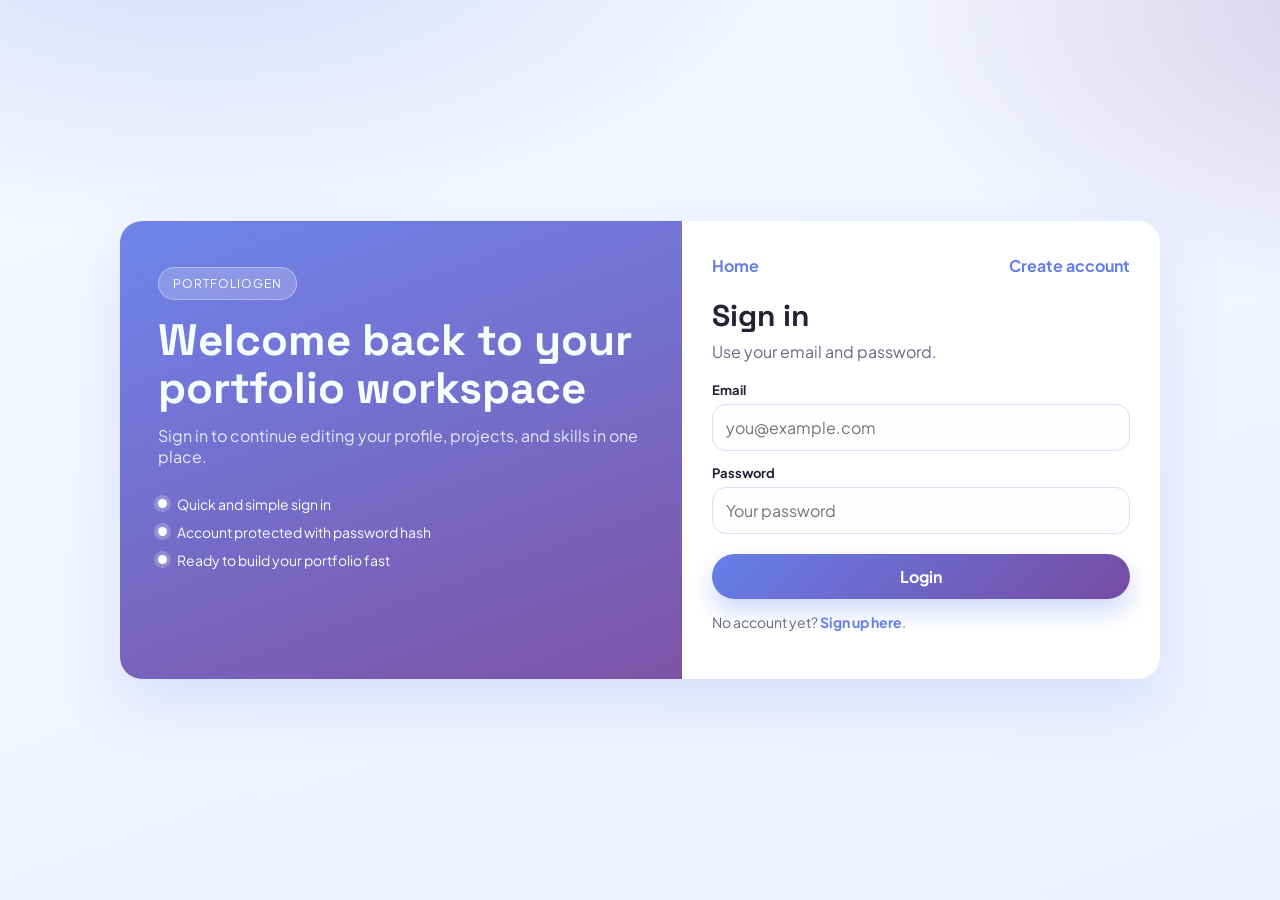
==== commit ef613cc4: "feat(access-control): require login before opening portfolio form" ====
--- a/create.html
+++ b/create.html
@@ -5,6 +5,20 @@
   <meta name="viewport" content="width=device-width, initial-scale=1.0" />
   <title>Create Portfolio – PortfolioGen</title>
   <link rel="stylesheet" href="css/style.css" />
+  <script>
+    (function () {
+      fetch('session-check.php', { credentials: 'same-origin' })
+        .then(function (r) { return r.json(); })
+        .then(function (d) {
+          if (!d || !d.loggedIn) {
+            window.location.replace('login.html');
+          }
+        })
+        .catch(function () {
+          window.location.replace('login.html');
+        });
+    })();
+  </script>
 </head>
 <body class="page-create">
 
--- a/css/style.css
+++ b/css/style.css
@@ -8,11 +8,15 @@
     font-family: 'Segoe UI', Tahoma, Geneva, Verdana, sans-serif;
     line-height: 1.6;
     color: #333;
-    background: linear-gradient(135deg, #667eea 0%, #764ba2 100%);
+    background: #f8f9fa;
     min-height: 100vh;
     display: flex;
-    align-items: center;
-    justify-content: center;
+    flex-direction: column;
+}
+
+html,
+body {
+    overflow-x: hidden;
 }
 
 header {
@@ -66,15 +70,24 @@
     margin-top: 80px;
 }
 
+.content-wrapper {
+    max-width: 1400px;
+    width: 100%;
+    padding: 2rem;
+    margin: 80px auto 0;
+}
+
+
 .hero {
     display: grid;
     grid-template-columns: 1fr 1fr;
     gap: 3rem;
     align-items: center;
     background: white;
-    border-radius: 15px;
-    padding: 3rem;
-    box-shadow: 0 10px 40px rgba(0, 0, 0, 0.2);
+    border-radius: 20px;
+    padding: 4rem 3rem;
+    box-shadow: 0 20px 60px rgba(0, 0, 0, 0.1);
+    margin-bottom: 3rem;
 }
 
 .hero-content h1 {
@@ -82,6 +95,8 @@
     line-height: 1.2;
     margin-bottom: 1.5rem;
     color: #333;
+    font-weight: 800;
+    letter-spacing: -1px;
 }
 
 .hero-content h1 span {
@@ -97,6 +112,238 @@
     margin-bottom: 2rem;
     line-height: 1.8;
 }
+
+/* ==========================================================
+   HERO SECTION - PROFESSIONAL DESIGN
+   ========================================================== */
+.content-wrapper {
+    max-width: 1400px;
+    width: 100%;
+    padding: 2rem;
+    margin-top: 80px;
+}
+
+.hero-badge {
+    display: inline-block;
+    padding: 0.6rem 1.2rem;
+    background: rgba(102, 126, 234, 0.1);
+    color: #667eea;
+    border-radius: 30px;
+    font-size: 0.85rem;
+    font-weight: 600;
+    margin-bottom: 1.5rem;
+}
+
+.hero-subtitle {
+    font-size: 1.25rem !important;
+    color: #555 !important;
+}
+
+.hero-stats {
+    display: grid;
+    grid-template-columns: repeat(auto-fit, minmax(150px, 1fr));
+    gap: 2rem;
+    margin-top: 3rem;
+    padding: 2rem 0;
+    border-top: 1px solid #f0f0f0;
+}
+
+.stat-item {
+    text-align: center;
+}
+
+.stat-number {
+    display: block;
+    font-size: 2rem;
+    font-weight: 700;
+    background: linear-gradient(135deg, #667eea 0%, #764ba2 100%);
+    -webkit-background-clip: text;
+    -webkit-text-fill-color: transparent;
+    background-clip: text;
+    margin-bottom: 0.5rem;
+}
+
+.stat-label {
+    display: block;
+    font-size: 0.9rem;
+    color: #888;
+}
+
+/* ===========-=-=-=-====================================== */
+
+/* ==========================================================
+   CTA BUTTONS & STYLES
+   ========================================================== */
+.auth-card {
+    width: 100%;
+    max-width: 450px;
+    background: white;
+    padding: 2.5rem;
+    border-radius: 20px;
+    box-shadow: 0 20px 40px rgba(0, 0, 0, 0.15);
+    border: 1px solid rgba(102, 126, 234, 0.1);
+}
+
+.auth-box h2 {
+    font-size: 1.8rem;
+    color: #333;
+    margin-bottom: 0.5rem;
+    text-align: center;
+}
+
+.auth-box p {
+    color: #888;
+    text-align: center;
+    margin-bottom: 2rem;
+    font-size: 0.95rem;
+}
+
+.auth-form {
+    display: flex;
+    flex-direction: column;
+    gap: 1.2rem;
+}
+
+.input-row {
+    display: grid;
+    grid-template-columns: 1fr 1fr;
+    gap: 1rem;
+}
+
+.input-group {
+    display: flex;
+    flex-direction: column;
+    gap: 0.5rem;
+}
+
+.input-group label {
+    font-weight: 600;
+    color: #555;
+    font-size: 0.85rem;
+}
+
+.input-group input {
+    padding: 0.75rem 1rem;
+    border: 1.5px solid #eee;
+    border-radius: 10px;
+    font-size: 0.95rem;
+    transition: all 0.3s ease;
+    outline: none;
+    background: #fcfcfc;
+}
+
+.input-group input:focus {
+    border-color: #667eea;
+    background: #fff;
+    box-shadow: 0 0 0 4px rgba(102, 126, 234, 0.1);
+}
+
+.auth-btn {
+    margin-top: 0.5rem;
+    width: 100%;
+    padding: 0.9rem !important;
+}
+/* ========================================================== */
+
+/* ==========================================================
+   FEATURES PAGE & CATEGORIES
+   ========================================================== */
+.features-page {
+    background: white;
+    border-radius: 20px;
+    padding: 4rem 2rem;
+    box-shadow: 0 10px 40px rgba(0, 0, 0, 0.15);
+}
+
+.features-header {
+    text-align: center;
+    margin-bottom: 4rem;
+}
+
+.features-header h1 {
+    font-size: 3rem;
+    margin-bottom: 1rem;
+    color: #333;
+}
+
+.features-header p {
+    font-size: 1.2rem;
+    color: #666;
+    max-width: 600px;
+    margin: 0 auto;
+}
+
+.categories-grid {
+    display: grid;
+    grid-template-columns: repeat(auto-fit, minmax(320px, 1fr));
+    gap: 2.5rem;
+    margin-bottom: 4rem;
+}
+
+.category-card {
+    background: #fff;
+    border-radius: 15px;
+    overflow: hidden;
+    border: 1px solid #f0f0f0;
+    transition: all 0.3s ease;
+    box-shadow: 0 5px 15px rgba(0,0,0,0.05);
+}
+
+.category-card:hover {
+    transform: translateY(-10px);
+    box-shadow: 0 15px 35px rgba(102, 126, 234, 0.2);
+}
+
+.category-image {
+    height: 200px;
+    overflow: hidden;
+}
+
+.category-image img {
+    width: 100%;
+    height: 100%;
+    object-fit: cover;
+    transition: transform 0.5s ease;
+}
+
+.category-card:hover .category-image img {
+    transform: scale(1.1);
+}
+
+.category-info {
+    padding: 2rem;
+}
+
+.category-tag {
+    display: inline-block;
+    padding: 0.3rem 0.8rem;
+    background: rgba(102, 126, 234, 0.1);
+    color: #667eea;
+    border-radius: 20px;
+    font-size: 0.75rem;
+    font-weight: 700;
+    text-transform: uppercase;
+    margin-bottom: 1rem;
+}
+
+.category-info h3 {
+    font-size: 1.5rem;
+    margin-bottom: 1rem;
+    color: #333;
+}
+
+.category-info p {
+    color: #666;
+    font-size: 0.95rem;
+    line-height: 1.6;
+}
+
+.cta-section {
+    text-align: center;
+    padding: 2rem;
+    border-top: 1px solid #eee;
+}
+/* ========================================================== */
 
 .cta-buttons {
     display: flex;
@@ -137,6 +384,18 @@
 .btn-secondary:hover {
     background: #667eea;
     color: white;
+}
+
+.btn-outline {
+    background: transparent;
+    color: #667eea;
+    border: 2px solid #667eea;
+}
+
+.btn-outline:hover {
+    background: #667eea;
+    color: white;
+    transform: translateY(-2px);
 }
 
 .hero-image {
@@ -209,56 +468,306 @@
     line-height: 1.8;
 }
 
+/* ==========================================================
+   SECTION HEADER - COMMON STYLE
+   ========================================================== */
+.section-header {
+    text-align: center;
+    margin-bottom: 4rem;
+}
+
+.section-header h2 {
+    font-size: 2.8rem;
+    margin-bottom: 1rem;
+    color: #333;
+    font-weight: 700;
+}
+
+.section-header p {
+    font-size: 1.1rem;
+    color: #666;
+    max-width: 600px;
+    margin: 0 auto;
+}
+
+/* ==========================================================
+   AUTH SECTION - SIGNUP CALL TO ACTION
+   ========================================================== */
+.auth-section {
+    margin: 4rem 0;
+    background: linear-gradient(135deg, #667eea 0%, #764ba2 100%);
+    border-radius: 20px;
+    padding: 4rem 2rem;
+    text-align: center;
+    box-shadow: 0 15px 40px rgba(102, 126, 234, 0.3);
+}
+
+.auth-section-content h2 {
+    font-size: 2.2rem;
+    color: white;
+    margin-bottom: 0.5rem;
+}
+
+.auth-section-content p {
+    font-size: 1.1rem;
+    color: rgba(255, 255, 255, 0.9);
+}
+
+/* ==========================================================
+   HOW IT WORKS SECTION
+   ========================================================== */
+.how-it-works {
+    margin: 6rem 0;
+    padding: 4rem 2rem;
+    background: white;
+    border-radius: 20px;
+    box-shadow: 0 10px 40px rgba(0, 0, 0, 0.1);
+}
+
+.steps-grid {
+    display: grid;
+    grid-template-columns: repeat(auto-fit, minmax(250px, 1fr));
+    gap: 2rem;
+    margin-top: 3rem;
+}
+
+.step-card {
+    padding: 2.5rem 2rem;
+    background: linear-gradient(135deg, rgba(102, 126, 234, 0.05) 0%, rgba(118, 75, 162, 0.05) 100%);
+    border-radius: 15px;
+    border: 2px solid #f0f0f0;
+    text-align: center;
+    transition: all 0.3s ease;
+    position: relative;
+}
+
+.step-card:hover {
+    border-color: #667eea;
+    box-shadow: 0 10px 30px rgba(102, 126, 234, 0.15);
+    transform: translateY(-5px);
+}
+
+.step-number {
+    display: inline-flex;
+    align-items: center;
+    justify-content: center;
+    width: 50px;
+    height: 50px;
+    background: linear-gradient(135deg, #667eea 0%, #764ba2 100%);
+    color: white;
+    border-radius: 50%;
+    font-size: 1.8rem;
+    font-weight: 700;
+    margin-bottom: 1rem;
+}
+
+.step-card h3 {
+    font-size: 1.3rem;
+    color: #333;
+    margin-bottom: 0.8rem;
+    font-weight: 600;
+}
+
+.step-card p {
+    color: #666;
+    font-size: 0.95rem;
+    line-height: 1.6;
+}
+
+/* ==========================================================
+   FINAL CTA SECTION
+   ========================================================== */
+.cta-final {
+    margin: 6rem 0;
+    padding: 4rem 2rem;
+    background: linear-gradient(135deg, #667eea 0%, #764ba2 100%);
+    border-radius: 20px;
+    text-align: center;
+    box-shadow: 0 20px 50px rgba(102, 126, 234, 0.3);
+}
+
+.cta-content h2 {
+    font-size: 2.5rem;
+    color: white;
+    margin-bottom: 1rem;
+    font-weight: 700;
+}
+
+.cta-content p {
+    font-size: 1.1rem;
+    color: rgba(255, 255, 255, 0.95);
+    margin-bottom: 2rem;
+    max-width: 600px;
+    margin-left: auto;
+    margin-right: auto;
+}
+
+.btn-large {
+    padding: 1.2rem 3.5rem !important;
+    font-size: 1.1rem !important;
+    box-shadow: 0 10px 30px rgba(0, 0, 0, 0.2) !important;
+}
+
+.btn-large:hover {
+    transform: translateY(-3px) !important;
+    box-shadow: 0 15px 40px rgba(0, 0, 0, 0.3) !important;
+}
+
+/* ========================================================== */
+
 footer {
-    background: rgba(0, 0, 0, 0.8);
+    background: linear-gradient(135deg, #2c3e50 0%, #1a252f 100%);
     color: white;
     text-align: center;
-    padding: 2rem;
-    margin-top: 4rem;
-    border-radius: 15px 15px 0 0;
+    padding: 3rem 2rem;
+    margin-top: 6rem;
+    border-radius: 20px 20px 0 0;
+    box-shadow: 0 -5px 20px rgba(0, 0, 0, 0.1);
+}
+
+footer p {
+    margin: 0;
+    font-size: 0.95rem;
+    color: rgba(255, 255, 255, 0.8);
 }
 
 @media (max-width: 768px) {
+    nav {
+        flex-wrap: wrap;
+        justify-content: center;
+        gap: 0.75rem;
+        padding: 0.85rem 1rem;
+    }
+
     nav ul {
-        flex-direction: column;
+        flex-direction: row;
+        flex-wrap: wrap;
+        justify-content: center;
         gap: 1rem;
         text-align: center;
+    }
+
+    .content-wrapper {
+        padding: 1rem;
+        margin: 80px auto 0;
     }
 
     .hero {
         grid-template-columns: 1fr;
         padding: 2rem 1rem;
+        gap: 2rem;
+    }
+
+    .hero-content {
+        text-align: center;
     }
 
     .hero-content h1 {
-        font-size: 2.5rem;
+        font-size: 2.2rem;
+        margin-bottom: 1rem;
+    }
+
+    .hero-badge {
+        font-size: 0.75rem;
+        padding: 0.5rem 1rem;
+    }
+
+    .hero-subtitle {
+        font-size: 1rem !important;
     }
 
     .cta-buttons {
         flex-direction: column;
+        gap: 1rem;
     }
 
     .btn {
         width: 100%;
-    }
-
-    .hero-image-box {
-        max-width: 300px;
-        height: 300px;
+        padding: 0.85rem 1.5rem !important;
+        font-size: 0.9rem !important;
+    }
+
+    .btn-large {
+        padding: 1rem 2rem !important;
+        font-size: 1rem !important;
+    }
+
+    .hero-stats {
+        grid-template-columns: 1fr;
+        gap: 1rem;
+        margin-top: 2rem;
+        padding: 1.5rem 0;
+    }
+
+    .auth-card {
+        max-width: 100%;
+        padding: 1.5rem;
+    }
+
+    .input-row {
+        grid-template-columns: 1fr;
+    }
+
+    .features {
+        padding: 2rem 1rem;
+    }
+
+    .section-header h2 {
+        font-size: 1.8rem;
     }
 
     .features-grid {
         grid-template-columns: 1fr;
     }
 
-    .container {
-        margin-top: 100px;
-    }
-}
+    .feature-card {
+        padding: 1.5rem;
+    }
+
+    .feature-icon {
+        font-size: 2rem;
+    }
+
+    .feature-card h3 {
+        font-size: 1.2rem;
+    }
+
+    .how-it-works {
+        padding: 2rem 1rem;
+    }
+
+    .steps-grid {
+        grid-template-columns: 1fr;
+    }
+
+    .step-card {
+        padding: 1.5rem 1rem;
+    }
+
+    .step-number {
+        width: 40px;
+        height: 40px;
+        font-size: 1.4rem;
+    }
+
+    .cta-final {
+        padding: 2rem 1rem;
+        margin: 3rem 0;
+    }
+
+    .cta-content h2 {
+        font-size: 1.6rem;
+    }
+
+    .cta-content p {
+        font-size: 0.95rem;
+    }
+}
+
 
 @media (max-width: 480px) {
     nav {
-        padding: 1rem;
+        padding: 0.75rem;
     }
 
     .logo {
@@ -267,6 +776,10 @@
 
     nav ul {
         gap: 0.5rem;
+    }
+
+    nav a {
+        font-size: 0.92rem;
     }
 
     .hero-content h1 {
@@ -640,6 +1153,22 @@
 
 /* -- create.html responsive overrides -- */
 @media (max-width: 768px) {
+    .container {
+        padding: 1rem;
+        margin-top: 74px;
+    }
+
+    .steps-bar {
+        justify-content: flex-start;
+        overflow-x: auto;
+        padding-bottom: 0.35rem;
+        gap: 0.3rem;
+    }
+
+    .steps-bar::-webkit-scrollbar {
+        height: 6px;
+    }
+
   .form-card {
     padding: 1.5rem 1.2rem;
   }
@@ -655,10 +1184,36 @@
   .step-line {
     min-width: 20px;
   }
+
+    .form-nav {
+        flex-direction: column;
+        gap: 0.75rem;
+        align-items: stretch;
+    }
+
+    .btn-back,
+    .btn-next,
+    .btn-submit {
+        width: 100%;
+    }
 }
 
 @media (max-width: 480px) {
+    .container {
+        padding: 0.8rem;
+        margin-top: 72px;
+    }
+
   .step-label {
     display: none;
   }
+
+    .project-card-form {
+        padding: 1rem;
+    }
+
+    .project-card-form .project-header {
+        align-items: flex-start;
+        gap: 0.5rem;
+    }
 }
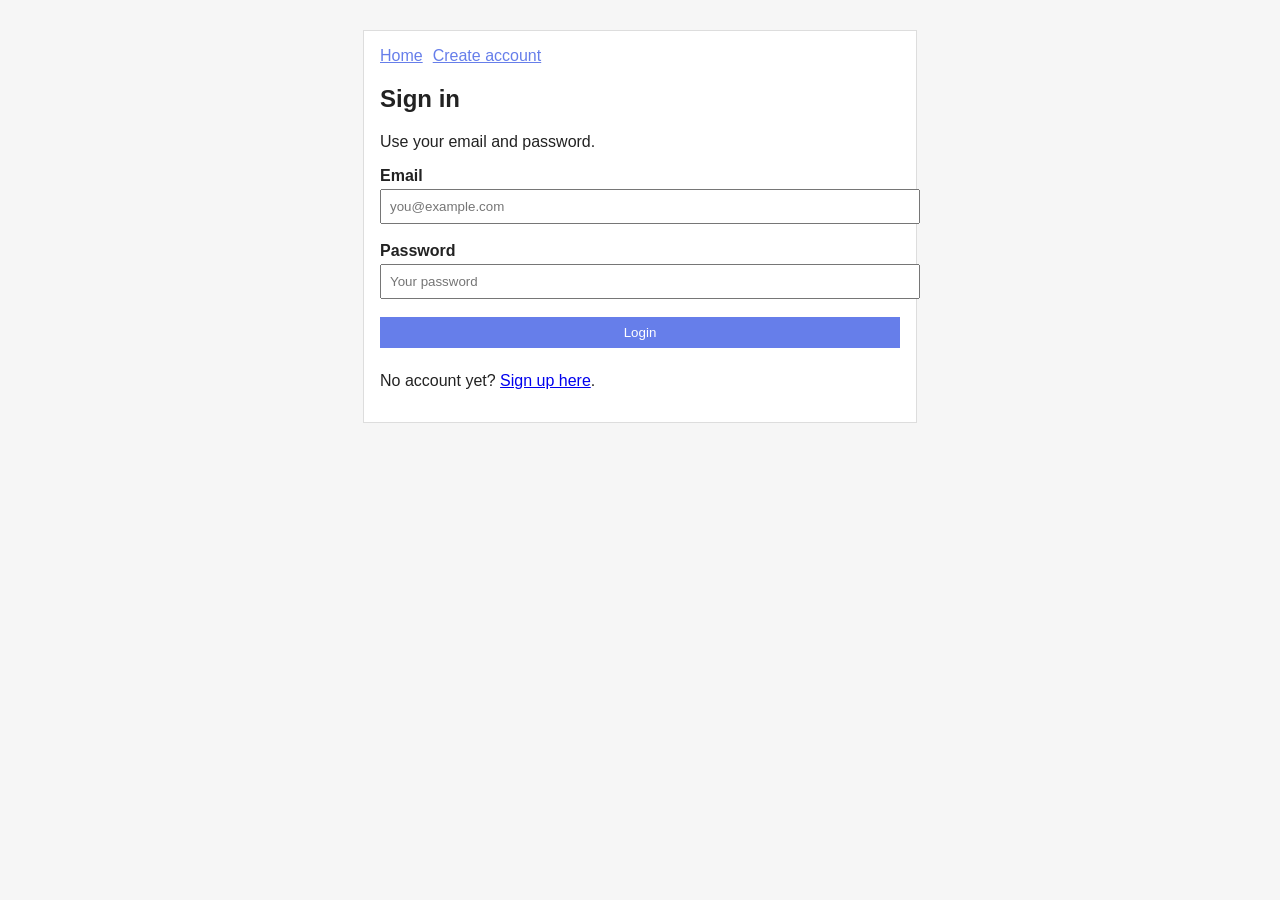
==== commit ec551771: "refactor(form): simplify create flow and client script" ====
--- a/create.html
+++ b/create.html
@@ -1,10 +1,10 @@
 <!DOCTYPE html>
 <html lang="en">
 <head>
-  <meta charset="UTF-8" />
-  <meta name="viewport" content="width=device-width, initial-scale=1.0" />
-  <title>Create Portfolio – PortfolioGen</title>
-  <link rel="stylesheet" href="css/style.css" />
+  <meta charset="UTF-8">
+  <meta name="viewport" content="width=device-width, initial-scale=1.0">
+  <title>Create Portfolio</title>
+  <link rel="stylesheet" href="css/style.css">
   <script>
     (function () {
       fetch('session-check.php', { credentials: 'same-origin' })
@@ -20,218 +20,37 @@
     })();
   </script>
 </head>
-<body class="page-create">
-
+<body>
   <header>
     <nav>
-      <div class="logo">PortfolioGen</div>
-      <ul>
-        <li><a href="index.html">Home</a></li>
-        <li><a href="create.html" style="color:#667eea; font-weight:700;">Create</a></li>
-      </ul>
+      <a href="index.html">Home</a>
+      <a href="create.html">Create</a>
+      <a href="logout.php">Logout</a>
     </nav>
   </header>
 
-  <div class="container">
+  <main class="container">
+    <h1>Create Portfolio</h1>
+    <p class="muted">Simple form (demo only).</p>
 
-    <!-- Step progress bar -->
-    <div class="steps-bar">
-      <div class="step active" data-step="1">
-        <div class="step-circle">1</div>
-        <div class="step-label">Personal Info</div>
-      </div>
-      <div class="step-line" id="line1"></div>
-      <div class="step" data-step="2">
-        <div class="step-circle">2</div>
-        <div class="step-label">Bio</div>
-      </div>
-      <div class="step-line" id="line2"></div>
-      <div class="step" data-step="3">
-        <div class="step-circle">3</div>
-        <div class="step-label">Skills</div>
-      </div>
-      <div class="step-line" id="line3"></div>
-      <div class="step" data-step="4">
-        <div class="step-circle">4</div>
-        <div class="step-label">Projects</div>
-      </div>
-      <div class="step-line" id="line4"></div>
-      <div class="step" data-step="5">
-        <div class="step-circle">5</div>
-        <div class="step-label">Contact</div>
-      </div>
-    </div>
+    <label for="firstName">First Name</label>
+    <input id="firstName" type="text">
 
-    <div class="form-card">
+    <label for="lastName">Last Name</label>
+    <input id="lastName" type="text">
 
-      <!-- STEP 1 — Personal Info -->
-      <div class="form-step active" id="step1">
-        <h2>&#128100; Personal Information</h2>
-        <p class="step-desc">Tell us the basics — this appears at the top of your portfolio.</p>
+    <label for="jobTitle">Job Title</label>
+    <input id="jobTitle" type="text">
 
-        <div class="two-col">
-          <div class="field-group">
-            <label for="firstName">First Name <span class="req">*</span></label>
-            <input type="text" id="firstName" placeholder="e.g. Ahmed" maxlength="50" />
-            <div class="field-error" id="err-firstName">Please enter your first name.</div>
-          </div>
-          <div class="field-group">
-            <label for="lastName">Last Name <span class="req">*</span></label>
-            <input type="text" id="lastName" placeholder="e.g. Ben Salah" maxlength="50" />
-            <div class="field-error" id="err-lastName">Please enter your last name.</div>
-          </div>
-        </div>
+    <label for="email">Email</label>
+    <input id="email" type="email">
 
-        <div class="field-group">
-          <label for="jobTitle">Job Title / Headline <span class="req">*</span></label>
-          <input type="text" id="jobTitle" placeholder="e.g. Full-Stack Developer | CS Student" maxlength="100" />
-          <div class="field-error" id="err-jobTitle">Please enter your job title.</div>
-        </div>
+    <label for="bioLong">Bio</label>
+    <textarea id="bioLong" rows="5"></textarea>
 
-        <div class="field-group">
-          <label for="profilePhoto">Profile Photo URL</label>
-          <input type="url" id="profilePhoto" placeholder="https://example.com/photo.jpg" />
-          <div class="field-hint">Optional. Leave blank to use a default avatar.</div>
-          <div class="field-error" id="err-profilePhoto">Please enter a valid URL (https://).</div>
-        </div>
-
-        <div class="two-col">
-          <div class="field-group">
-            <label for="location">Location</label>
-            <input type="text" id="location" placeholder="e.g. Tunis, Tunisia" maxlength="80" />
-          </div>
-          <div class="field-group">
-            <label for="website">Personal Website</label>
-            <input type="url" id="website" placeholder="https://yourwebsite.com" />
-            <div class="field-error" id="err-website">Please enter a valid URL.</div>
-          </div>
-        </div>
-
-        <div class="form-nav">
-          <span></span>
-          <button class="btn-next" onclick="nextStep(1)">Next: Bio &rarr;</button>
-        </div>
-      </div>
-
-      <!-- STEP 2 — Bio -->
-      <div class="form-step" id="step2">
-        <h2>&#128221; About You</h2>
-        <p class="step-desc">Write a short bio that introduces you and your background.</p>
-
-        <div class="field-group">
-          <label for="bioShort">Short Bio (Hero Tagline) <span class="req">*</span></label>
-          <input type="text" id="bioShort" placeholder="e.g. Passionate developer building smart solutions." />
-          <div class="char-counter" id="counter-bioShort">0 / 120</div>
-          <div class="field-error" id="err-bioShort">Must be at least 10 characters.</div>
-        </div>
-
-        <div class="field-group">
-          <label for="bioLong">Full Bio <span class="req">*</span></label>
-          <textarea id="bioLong" rows="6" placeholder="Write about your background, experience and interests..."></textarea>
-          <div class="char-counter" id="counter-bioLong">0 / 1000</div>
-          <div class="field-error" id="err-bioLong">Must be at least 30 characters.</div>
-        </div>
-
-        <div class="field-group">
-          <label for="yearsExp">Years of Experience</label>
-          <select id="yearsExp">
-            <option value="">-- Select --</option>
-            <option value="student">Student / No experience yet</option>
-            <option value="0-1">Less than 1 year</option>
-            <option value="1-3">1 – 3 years</option>
-            <option value="3-5">3 – 5 years</option>
-            <option value="5+">5+ years</option>
-          </select>
-        </div>
-
-        <div class="form-nav">
-          <button class="btn-back" onclick="prevStep(2)">&larr; Back</button>
-          <button class="btn-next" onclick="nextStep(2)">Next: Skills &rarr;</button>
-        </div>
-      </div>
-
-      <!-- STEP 3 — Skills -->
-      <div class="form-step" id="step3">
-        <h2>&#9889; Skills</h2>
-        <p class="step-desc">Add your technical skills and proficiency level (0–100%).</p>
-
-        <div class="skills-list" id="skillsList"></div>
-        <button class="add-btn" onclick="addSkill()">&#xFF0B; Add Skill</button>
-        <div class="field-error" id="err-skills" style="margin-top:0.8rem;"></div>
-
-        <div class="form-nav">
-          <button class="btn-back" onclick="prevStep(3)">&larr; Back</button>
-          <button class="btn-next" onclick="nextStep(3)">Next: Projects &rarr;</button>
-        </div>
-      </div>
-
-      <!-- STEP 4 — Projects -->
-      <div class="form-step" id="step4">
-        <h2>&#128640; Projects</h2>
-        <p class="step-desc">Showcase the projects you're proud of. Add at least one.</p>
-
-        <div id="projectsList"></div>
-        <button class="add-btn" onclick="addProject()">&#xFF0B; Add Project</button>
-        <div class="field-error" id="err-projects" style="margin-top:0.8rem;"></div>
-
-        <div class="form-nav">
-          <button class="btn-back" onclick="prevStep(4)">&larr; Back</button>
-          <button class="btn-next" onclick="nextStep(4)">Next: Contact &rarr;</button>
-        </div>
-      </div>
-
-      <!-- STEP 5 — Contact -->
-      <div class="form-step" id="step5">
-        <h2>&#128236; Contact Information</h2>
-        <p class="step-desc">How can people reach you?</p>
-
-        <div class="two-col">
-          <div class="field-group">
-            <label for="email">Email Address <span class="req">*</span></label>
-            <input type="email" id="email" placeholder="you@example.com" />
-            <div class="field-error" id="err-email">Please enter a valid email address.</div>
-          </div>
-          <div class="field-group">
-            <label for="phone">Phone Number</label>
-            <input type="tel" id="phone" placeholder="+216 XX XXX XXX" maxlength="20" />
-          </div>
-        </div>
-
-        <div class="two-col">
-          <div class="field-group">
-            <label for="github">GitHub</label>
-            <input type="url" id="github" placeholder="https://github.com/username" />
-            <div class="field-error" id="err-github">Please enter a valid URL.</div>
-          </div>
-          <div class="field-group">
-            <label for="linkedin">LinkedIn</label>
-            <input type="url" id="linkedin" placeholder="https://linkedin.com/in/username" />
-            <div class="field-error" id="err-linkedin">Please enter a valid URL.</div>
-          </div>
-        </div>
-
-        <div class="two-col">
-          <div class="field-group">
-            <label for="twitter">Twitter / X</label>
-            <input type="url" id="twitter" placeholder="https://twitter.com/username" />
-            <div class="field-error" id="err-twitter">Please enter a valid URL.</div>
-          </div>
-          <div class="field-group">
-            <label for="instagram">Instagram</label>
-            <input type="url" id="instagram" placeholder="https://instagram.com/username" />
-            <div class="field-error" id="err-instagram">Please enter a valid URL.</div>
-          </div>
-        </div>
-
-        <div class="form-nav">
-          <button class="btn-back" onclick="prevStep(5)">&larr; Back</button>
-          <button class="btn-submit" onclick="submitForm()">&#9989; Generate My Portfolio</button>
-        </div>
-      </div>
-
-    </div><!-- /form-card -->
-  </div><!-- /container -->
+    <button type="button" onclick="submitForm()">Save</button>
+  </main>
 
   <script src="js/main.js"></script>
 </body>
-</html>+</html>
--- a/css/style.css
+++ b/css/style.css
@@ -1,1219 +1,80 @@
 * {
-    margin: 0;
-    padding: 0;
     box-sizing: border-box;
 }
 
 body {
-    font-family: 'Segoe UI', Tahoma, Geneva, Verdana, sans-serif;
-    line-height: 1.6;
-    color: #333;
-    background: #f8f9fa;
-    min-height: 100vh;
-    display: flex;
-    flex-direction: column;
-}
-
-html,
-body {
-    overflow-x: hidden;
+    margin: 0;
+    font-family: Arial, sans-serif;
+    background: #f6f6f6;
+    color: #222;
 }
 
 header {
-    position: fixed;
-    top: 0;
-    width: 100%;
-    background: rgba(255, 255, 255, 0.95);
-    box-shadow: 0 2px 10px rgba(0, 0, 0, 0.1);
-    z-index: 1000;
+    background: #667eea;
+    padding: 12px;
 }
 
 nav {
     display: flex;
-    justify-content: space-between;
-    align-items: center;
-    max-width: 1200px;
-    margin: 0 auto;
-    padding: 1rem 2rem;
-}
-
-.logo {
-    font-size: 1.8rem;
-    font-weight: bold;
-    background: linear-gradient(135deg, #667eea 0%, #764ba2 100%);
-    -webkit-background-clip: text;
-    -webkit-text-fill-color: transparent;
-    background-clip: text;
-}
-
-nav ul {
-    display: flex;
-    list-style: none;
-    gap: 2rem;
+    gap: 12px;
+    flex-wrap: wrap;
 }
 
 nav a {
+    color: #fff;
     text-decoration: none;
-    color: #333;
-    font-weight: 500;
-    transition: color 0.3s ease;
-}
-
-nav a:hover {
-    color: #667eea;
+    font-weight: bold;
 }
 
 .container {
-    max-width: 1200px;
-    width: 100%;
-    padding: 2rem;
-    margin-top: 80px;
+    max-width: 760px;
+    margin: 24px auto;
+    background: #fff;
+    padding: 16px;
+    border: 1px solid #ddd;
 }
 
-.content-wrapper {
-    max-width: 1400px;
-    width: 100%;
-    padding: 2rem;
-    margin: 80px auto 0;
+h1,
+h2 {
+    margin-top: 0;
 }
 
-
-.hero {
-    display: grid;
-    grid-template-columns: 1fr 1fr;
-    gap: 3rem;
-    align-items: center;
-    background: white;
-    border-radius: 20px;
-    padding: 4rem 3rem;
-    box-shadow: 0 20px 60px rgba(0, 0, 0, 0.1);
-    margin-bottom: 3rem;
+label {
+    display: block;
+    margin-top: 10px;
+    margin-bottom: 4px;
+    font-weight: bold;
 }
 
-.hero-content h1 {
-    font-size: 3.5rem;
-    line-height: 1.2;
-    margin-bottom: 1.5rem;
-    color: #333;
-    font-weight: 800;
-    letter-spacing: -1px;
+input,
+textarea,
+select,
+button {
+    width: 100%;
+    padding: 8px;
+    margin-bottom: 10px;
 }
 
-.hero-content h1 span {
-    background: linear-gradient(135deg, #667eea 0%, #764ba2 100%);
-    -webkit-background-clip: text;
-    -webkit-text-fill-color: transparent;
-    background-clip: text;
+.btn,
+button {
+    background: #667eea;
+    color: #fff;
+    border: none;
+    cursor: pointer;
 }
 
-.hero-content p {
-    font-size: 1.1rem;
-    color: #666;
-    margin-bottom: 2rem;
-    line-height: 1.8;
-}
-
-/* ==========================================================
-   HERO SECTION - PROFESSIONAL DESIGN
-   ========================================================== */
-.content-wrapper {
-    max-width: 1400px;
-    width: 100%;
-    padding: 2rem;
-    margin-top: 80px;
-}
-
-.hero-badge {
-    display: inline-block;
-    padding: 0.6rem 1.2rem;
-    background: rgba(102, 126, 234, 0.1);
-    color: #667eea;
-    border-radius: 30px;
-    font-size: 0.85rem;
-    font-weight: 600;
-    margin-bottom: 1.5rem;
-}
-
-.hero-subtitle {
-    font-size: 1.25rem !important;
-    color: #555 !important;
-}
-
-.hero-stats {
-    display: grid;
-    grid-template-columns: repeat(auto-fit, minmax(150px, 1fr));
-    gap: 2rem;
-    margin-top: 3rem;
-    padding: 2rem 0;
-    border-top: 1px solid #f0f0f0;
-}
-
-.stat-item {
-    text-align: center;
-}
-
-.stat-number {
-    display: block;
-    font-size: 2rem;
-    font-weight: 700;
-    background: linear-gradient(135deg, #667eea 0%, #764ba2 100%);
-    -webkit-background-clip: text;
-    -webkit-text-fill-color: transparent;
-    background-clip: text;
-    margin-bottom: 0.5rem;
-}
-
-.stat-label {
-    display: block;
-    font-size: 0.9rem;
-    color: #888;
-}
-
-/* ===========-=-=-=-====================================== */
-
-/* ==========================================================
-   CTA BUTTONS & STYLES
-   ========================================================== */
-.auth-card {
-    width: 100%;
-    max-width: 450px;
-    background: white;
-    padding: 2.5rem;
-    border-radius: 20px;
-    box-shadow: 0 20px 40px rgba(0, 0, 0, 0.15);
-    border: 1px solid rgba(102, 126, 234, 0.1);
-}
-
-.auth-box h2 {
-    font-size: 1.8rem;
-    color: #333;
-    margin-bottom: 0.5rem;
-    text-align: center;
-}
-
-.auth-box p {
-    color: #888;
-    text-align: center;
-    margin-bottom: 2rem;
-    font-size: 0.95rem;
-}
-
-.auth-form {
+.buttons {
     display: flex;
-    flex-direction: column;
-    gap: 1.2rem;
-}
-
-.input-row {
-    display: grid;
-    grid-template-columns: 1fr 1fr;
-    gap: 1rem;
-}
-
-.input-group {
-    display: flex;
-    flex-direction: column;
-    gap: 0.5rem;
-}
-
-.input-group label {
-    font-weight: 600;
-    color: #555;
-    font-size: 0.85rem;
-}
-
-.input-group input {
-    padding: 0.75rem 1rem;
-    border: 1.5px solid #eee;
-    border-radius: 10px;
-    font-size: 0.95rem;
-    transition: all 0.3s ease;
-    outline: none;
-    background: #fcfcfc;
-}
-
-.input-group input:focus {
-    border-color: #667eea;
-    background: #fff;
-    box-shadow: 0 0 0 4px rgba(102, 126, 234, 0.1);
-}
-
-.auth-btn {
-    margin-top: 0.5rem;
-    width: 100%;
-    padding: 0.9rem !important;
-}
-/* ========================================================== */
-
-/* ==========================================================
-   FEATURES PAGE & CATEGORIES
-   ========================================================== */
-.features-page {
-    background: white;
-    border-radius: 20px;
-    padding: 4rem 2rem;
-    box-shadow: 0 10px 40px rgba(0, 0, 0, 0.15);
-}
-
-.features-header {
-    text-align: center;
-    margin-bottom: 4rem;
-}
-
-.features-header h1 {
-    font-size: 3rem;
-    margin-bottom: 1rem;
-    color: #333;
-}
-
-.features-header p {
-    font-size: 1.2rem;
-    color: #666;
-    max-width: 600px;
-    margin: 0 auto;
-}
-
-.categories-grid {
-    display: grid;
-    grid-template-columns: repeat(auto-fit, minmax(320px, 1fr));
-    gap: 2.5rem;
-    margin-bottom: 4rem;
-}
-
-.category-card {
-    background: #fff;
-    border-radius: 15px;
-    overflow: hidden;
-    border: 1px solid #f0f0f0;
-    transition: all 0.3s ease;
-    box-shadow: 0 5px 15px rgba(0,0,0,0.05);
-}
-
-.category-card:hover {
-    transform: translateY(-10px);
-    box-shadow: 0 15px 35px rgba(102, 126, 234, 0.2);
-}
-
-.category-image {
-    height: 200px;
-    overflow: hidden;
-}
-
-.category-image img {
-    width: 100%;
-    height: 100%;
-    object-fit: cover;
-    transition: transform 0.5s ease;
-}
-
-.category-card:hover .category-image img {
-    transform: scale(1.1);
-}
-
-.category-info {
-    padding: 2rem;
-}
-
-.category-tag {
-    display: inline-block;
-    padding: 0.3rem 0.8rem;
-    background: rgba(102, 126, 234, 0.1);
-    color: #667eea;
-    border-radius: 20px;
-    font-size: 0.75rem;
-    font-weight: 700;
-    text-transform: uppercase;
-    margin-bottom: 1rem;
-}
-
-.category-info h3 {
-    font-size: 1.5rem;
-    margin-bottom: 1rem;
-    color: #333;
-}
-
-.category-info p {
-    color: #666;
-    font-size: 0.95rem;
-    line-height: 1.6;
-}
-
-.cta-section {
-    text-align: center;
-    padding: 2rem;
-    border-top: 1px solid #eee;
-}
-/* ========================================================== */
-
-.cta-buttons {
-    display: flex;
-    gap: 1.5rem;
+    gap: 10px;
     flex-wrap: wrap;
 }
 
-.btn {
-    padding: 1rem 2.5rem;
-    font-size: 1rem;
-    border: none;
-    border-radius: 50px;
-    cursor: pointer;
+.buttons .btn {
+    width: auto;
     text-decoration: none;
-    display: inline-block;
-    font-weight: 600;
-    transition: all 0.3s ease;
-    text-align: center;
+    padding: 10px 14px;
 }
 
-.btn-primary {
-    background: linear-gradient(135deg, #667eea 0%, #764ba2 100%);
-    color: white;
-    box-shadow: 0 5px 15px rgba(102, 126, 234, 0.4);
-}
-
-.btn-primary:hover {
-    transform: translateY(-2px);
-    box-shadow: 0 8px 25px rgba(102, 126, 234, 0.6);
-}
-
-.btn-secondary {
-    background: transparent;
-    color: #667eea;
-    border: 2px solid #667eea;
-}
-
-.btn-secondary:hover {
-    background: #667eea;
-    color: white;
-}
-
-.btn-outline {
-    background: transparent;
-    color: #667eea;
-    border: 2px solid #667eea;
-}
-
-.btn-outline:hover {
-    background: #667eea;
-    color: white;
-    transform: translateY(-2px);
-}
-
-.hero-image {
-    display: flex;
-    justify-content: center;
-    align-items: center;
-}
-
-.hero-image-box {
-    width: 100%;
-    max-width: 400px;
-    height: 400px;
-    background: linear-gradient(135deg, #667eea 0%, #764ba2 100%);
-    border-radius: 15px;
-    display: flex;
-    align-items: center;
-    justify-content: center;
-    font-size: 4rem;
-    color: white;
-    box-shadow: 0 10px 30px rgba(102, 126, 234, 0.3);
-}
-
-.features {
-    margin-top: 4rem;
-    padding: 3rem;
-    background: white;
-    border-radius: 15px;
-    box-shadow: 0 10px 40px rgba(0, 0, 0, 0.2);
-}
-
-.features h2 {
-    text-align: center;
-    font-size: 2.5rem;
-    margin-bottom: 3rem;
-    color: #333;
-}
-
-.features-grid {
-    display: grid;
-    grid-template-columns: repeat(auto-fit, minmax(280px, 1fr));
-    gap: 2rem;
-}
-
-.feature-card {
-    padding: 2rem;
-    text-align: center;
-    border-radius: 10px;
-    background: #f8f9fa;
-    transition: all 0.3s ease;
-}
-
-.feature-card:hover {
-    transform: translateY(-5px);
-    box-shadow: 0 10px 25px rgba(102, 126, 234, 0.2);
-}
-
-.feature-icon {
-    font-size: 3rem;
-    margin-bottom: 1rem;
-}
-
-.feature-card h3 {
-    font-size: 1.5rem;
-    margin-bottom: 1rem;
-    color: #333;
-}
-
-.feature-card p {
+.muted {
     color: #666;
-    line-height: 1.8;
-}
-
-/* ==========================================================
-   SECTION HEADER - COMMON STYLE
-   ========================================================== */
-.section-header {
-    text-align: center;
-    margin-bottom: 4rem;
-}
-
-.section-header h2 {
-    font-size: 2.8rem;
-    margin-bottom: 1rem;
-    color: #333;
-    font-weight: 700;
-}
-
-.section-header p {
-    font-size: 1.1rem;
-    color: #666;
-    max-width: 600px;
-    margin: 0 auto;
-}
-
-/* ==========================================================
-   AUTH SECTION - SIGNUP CALL TO ACTION
-   ========================================================== */
-.auth-section {
-    margin: 4rem 0;
-    background: linear-gradient(135deg, #667eea 0%, #764ba2 100%);
-    border-radius: 20px;
-    padding: 4rem 2rem;
-    text-align: center;
-    box-shadow: 0 15px 40px rgba(102, 126, 234, 0.3);
-}
-
-.auth-section-content h2 {
-    font-size: 2.2rem;
-    color: white;
-    margin-bottom: 0.5rem;
-}
-
-.auth-section-content p {
-    font-size: 1.1rem;
-    color: rgba(255, 255, 255, 0.9);
-}
-
-/* ==========================================================
-   HOW IT WORKS SECTION
-   ========================================================== */
-.how-it-works {
-    margin: 6rem 0;
-    padding: 4rem 2rem;
-    background: white;
-    border-radius: 20px;
-    box-shadow: 0 10px 40px rgba(0, 0, 0, 0.1);
-}
-
-.steps-grid {
-    display: grid;
-    grid-template-columns: repeat(auto-fit, minmax(250px, 1fr));
-    gap: 2rem;
-    margin-top: 3rem;
-}
-
-.step-card {
-    padding: 2.5rem 2rem;
-    background: linear-gradient(135deg, rgba(102, 126, 234, 0.05) 0%, rgba(118, 75, 162, 0.05) 100%);
-    border-radius: 15px;
-    border: 2px solid #f0f0f0;
-    text-align: center;
-    transition: all 0.3s ease;
-    position: relative;
-}
-
-.step-card:hover {
-    border-color: #667eea;
-    box-shadow: 0 10px 30px rgba(102, 126, 234, 0.15);
-    transform: translateY(-5px);
-}
-
-.step-number {
-    display: inline-flex;
-    align-items: center;
-    justify-content: center;
-    width: 50px;
-    height: 50px;
-    background: linear-gradient(135deg, #667eea 0%, #764ba2 100%);
-    color: white;
-    border-radius: 50%;
-    font-size: 1.8rem;
-    font-weight: 700;
-    margin-bottom: 1rem;
-}
-
-.step-card h3 {
-    font-size: 1.3rem;
-    color: #333;
-    margin-bottom: 0.8rem;
-    font-weight: 600;
-}
-
-.step-card p {
-    color: #666;
-    font-size: 0.95rem;
-    line-height: 1.6;
-}
-
-/* ==========================================================
-   FINAL CTA SECTION
-   ========================================================== */
-.cta-final {
-    margin: 6rem 0;
-    padding: 4rem 2rem;
-    background: linear-gradient(135deg, #667eea 0%, #764ba2 100%);
-    border-radius: 20px;
-    text-align: center;
-    box-shadow: 0 20px 50px rgba(102, 126, 234, 0.3);
-}
-
-.cta-content h2 {
-    font-size: 2.5rem;
-    color: white;
-    margin-bottom: 1rem;
-    font-weight: 700;
-}
-
-.cta-content p {
-    font-size: 1.1rem;
-    color: rgba(255, 255, 255, 0.95);
-    margin-bottom: 2rem;
-    max-width: 600px;
-    margin-left: auto;
-    margin-right: auto;
-}
-
-.btn-large {
-    padding: 1.2rem 3.5rem !important;
-    font-size: 1.1rem !important;
-    box-shadow: 0 10px 30px rgba(0, 0, 0, 0.2) !important;
-}
-
-.btn-large:hover {
-    transform: translateY(-3px) !important;
-    box-shadow: 0 15px 40px rgba(0, 0, 0, 0.3) !important;
-}
-
-/* ========================================================== */
-
-footer {
-    background: linear-gradient(135deg, #2c3e50 0%, #1a252f 100%);
-    color: white;
-    text-align: center;
-    padding: 3rem 2rem;
-    margin-top: 6rem;
-    border-radius: 20px 20px 0 0;
-    box-shadow: 0 -5px 20px rgba(0, 0, 0, 0.1);
-}
-
-footer p {
-    margin: 0;
-    font-size: 0.95rem;
-    color: rgba(255, 255, 255, 0.8);
-}
-
-@media (max-width: 768px) {
-    nav {
-        flex-wrap: wrap;
-        justify-content: center;
-        gap: 0.75rem;
-        padding: 0.85rem 1rem;
-    }
-
-    nav ul {
-        flex-direction: row;
-        flex-wrap: wrap;
-        justify-content: center;
-        gap: 1rem;
-        text-align: center;
-    }
-
-    .content-wrapper {
-        padding: 1rem;
-        margin: 80px auto 0;
-    }
-
-    .hero {
-        grid-template-columns: 1fr;
-        padding: 2rem 1rem;
-        gap: 2rem;
-    }
-
-    .hero-content {
-        text-align: center;
-    }
-
-    .hero-content h1 {
-        font-size: 2.2rem;
-        margin-bottom: 1rem;
-    }
-
-    .hero-badge {
-        font-size: 0.75rem;
-        padding: 0.5rem 1rem;
-    }
-
-    .hero-subtitle {
-        font-size: 1rem !important;
-    }
-
-    .cta-buttons {
-        flex-direction: column;
-        gap: 1rem;
-    }
-
-    .btn {
-        width: 100%;
-        padding: 0.85rem 1.5rem !important;
-        font-size: 0.9rem !important;
-    }
-
-    .btn-large {
-        padding: 1rem 2rem !important;
-        font-size: 1rem !important;
-    }
-
-    .hero-stats {
-        grid-template-columns: 1fr;
-        gap: 1rem;
-        margin-top: 2rem;
-        padding: 1.5rem 0;
-    }
-
-    .auth-card {
-        max-width: 100%;
-        padding: 1.5rem;
-    }
-
-    .input-row {
-        grid-template-columns: 1fr;
-    }
-
-    .features {
-        padding: 2rem 1rem;
-    }
-
-    .section-header h2 {
-        font-size: 1.8rem;
-    }
-
-    .features-grid {
-        grid-template-columns: 1fr;
-    }
-
-    .feature-card {
-        padding: 1.5rem;
-    }
-
-    .feature-icon {
-        font-size: 2rem;
-    }
-
-    .feature-card h3 {
-        font-size: 1.2rem;
-    }
-
-    .how-it-works {
-        padding: 2rem 1rem;
-    }
-
-    .steps-grid {
-        grid-template-columns: 1fr;
-    }
-
-    .step-card {
-        padding: 1.5rem 1rem;
-    }
-
-    .step-number {
-        width: 40px;
-        height: 40px;
-        font-size: 1.4rem;
-    }
-
-    .cta-final {
-        padding: 2rem 1rem;
-        margin: 3rem 0;
-    }
-
-    .cta-content h2 {
-        font-size: 1.6rem;
-    }
-
-    .cta-content p {
-        font-size: 0.95rem;
-    }
-}
-
-
-@media (max-width: 480px) {
-    nav {
-        padding: 0.75rem;
-    }
-
-    .logo {
-        font-size: 1.4rem;
-    }
-
-    nav ul {
-        gap: 0.5rem;
-    }
-
-    nav a {
-        font-size: 0.92rem;
-    }
-
-    .hero-content h1 {
-        font-size: 2rem;
-    }
-
-    .hero {
-        padding: 1.5rem;
-        gap: 1.5rem;
-    }
-
-    .features h2 {
-        font-size: 1.8rem;
-    }
-}
-
-
-/* ============================================================
-   create.html — Portfolio Creation Form
-   ============================================================ */
-
-/* Page layout override: form page needs top alignment */
-body.page-create {
-  align-items: flex-start;
-  padding-bottom: 4rem;
-}
-
-/* -- Step progress bar -- */
-.steps-bar {
-  display: flex;
-  justify-content: center;
-  align-items: center;
-  margin-bottom: 2.5rem;
-}
-
-.step {
-  display: flex;
-  flex-direction: column;
-  align-items: center;
-  gap: 0.4rem;
-  position: relative;
-  z-index: 1;
-}
-
-.step-circle {
-  width: 40px;
-  height: 40px;
-  border-radius: 50%;
-  background: #e0e0e0;
-  color: #999;
-  font-weight: 700;
-  font-size: 1rem;
-  display: flex;
-  align-items: center;
-  justify-content: center;
-  transition: background 0.3s, color 0.3s;
-}
-
-.step.active .step-circle {
-  background: linear-gradient(135deg, #667eea, #764ba2);
-  color: #fff;
-}
-
-.step.done .step-circle {
-  background: #4caf50;
-  color: #fff;
-}
-
-.step-label {
-  font-size: 0.72rem;
-  color: #999;
-  font-weight: 500;
-  white-space: nowrap;
-}
-
-.step.active .step-label {
-  color: #667eea;
-  font-weight: 700;
-}
-
-.step.done .step-label {
-  color: #4caf50;
-}
-
-.step-line {
-  flex: 1;
-  height: 3px;
-  background: #e0e0e0;
-  min-width: 40px;
-  max-width: 80px;
-  margin-bottom: 1.3rem;
-  transition: background 0.3s;
-}
-
-.step-line.done {
-  background: #4caf50;
-}
-
-/* -- Form card -- */
-.form-card {
-  background: white;
-  border-radius: 15px;
-  padding: 2.5rem 3rem;
-  box-shadow: 0 10px 40px rgba(0, 0, 0, 0.2);
-}
-
-.form-card h2 {
-  font-size: 1.8rem;
-  color: #333;
-  margin-bottom: 0.4rem;
-}
-
-.form-card .step-desc {
-  color: #888;
-  font-size: 0.95rem;
-  margin-bottom: 2rem;
-}
-
-/* -- Form step panels -- */
-.form-step {
-  display: none;
-}
-
-.form-step.active {
-  display: block;
-}
-
-/* -- Field groups -- */
-.field-group {
-  margin-bottom: 1.4rem;
-}
-
-.field-group label {
-  display: block;
-  font-weight: 600;
-  color: #444;
-  margin-bottom: 0.4rem;
-  font-size: 0.95rem;
-}
-
-.field-group label span.req {
-  color: #e53935;
-  margin-left: 2px;
-}
-
-.field-group input,
-.field-group textarea,
-.field-group select {
-  width: 100%;
-  padding: 0.75rem 1rem;
-  border: 2px solid #e0e0e0;
-  border-radius: 8px;
-  font-size: 1rem;
-  font-family: inherit;
-  color: #333;
-  background: #fafafa;
-  transition: border-color 0.25s, box-shadow 0.25s;
-  outline: none;
-  resize: vertical;
-}
-
-.field-group input:focus,
-.field-group textarea:focus,
-.field-group select:focus {
-  border-color: #667eea;
-  box-shadow: 0 0 0 3px rgba(102, 126, 234, 0.15);
-  background: #fff;
-}
-
-.field-group input.error,
-.field-group textarea.error {
-  border-color: #e53935;
-  box-shadow: 0 0 0 3px rgba(229, 57, 53, 0.1);
-}
-
-.field-error {
-  color: #e53935;
-  font-size: 0.82rem;
-  margin-top: 0.3rem;
-  display: none;
-}
-
-.field-error.visible {
-  display: block;
-}
-
-.field-hint {
-  color: #aaa;
-  font-size: 0.8rem;
-  margin-top: 0.25rem;
-}
-
-.two-col {
-  display: grid;
-  grid-template-columns: 1fr 1fr;
-  gap: 1.2rem;
-}
-
-/* -- Skills rows -- */
-.skills-list {
-  display: flex;
-  flex-direction: column;
-  gap: 0.8rem;
-  margin-bottom: 1rem;
-}
-
-.skill-row {
-  display: grid;
-  grid-template-columns: 1fr 120px 36px;
-  gap: 0.6rem;
-  align-items: center;
-}
-
-.skill-row input[type="number"] {
-  width: 100%;
-  padding: 0.75rem 0.6rem;
-  border: 2px solid #e0e0e0;
-  border-radius: 8px;
-  font-size: 1rem;
-  font-family: inherit;
-  color: #333;
-  background: #fafafa;
-  transition: border-color 0.25s;
-  outline: none;
-}
-
-.skill-row input[type="number"]:focus {
-  border-color: #667eea;
-  box-shadow: 0 0 0 3px rgba(102, 126, 234, 0.15);
-}
-
-/* -- Remove / Add buttons -- */
-.remove-btn {
-  width: 36px;
-  height: 36px;
-  border-radius: 50%;
-  border: none;
-  background: #fde8e8;
-  color: #e53935;
-  font-size: 1.1rem;
-  cursor: pointer;
-  display: flex;
-  align-items: center;
-  justify-content: center;
-  transition: background 0.2s;
-  flex-shrink: 0;
-}
-
-.remove-btn:hover {
-  background: #e53935;
-  color: #fff;
-}
-
-.add-btn {
-  display: inline-flex;
-  align-items: center;
-  gap: 0.4rem;
-  padding: 0.55rem 1.2rem;
-  border-radius: 50px;
-  border: 2px dashed #667eea;
-  background: transparent;
-  color: #667eea;
-  font-size: 0.9rem;
-  font-weight: 600;
-  cursor: pointer;
-  transition: all 0.2s;
-}
-
-.add-btn:hover {
-  background: #667eea;
-  color: #fff;
-  border-style: solid;
-}
-
-/* -- Project cards -- */
-.project-card-form {
-  background: #f8f9fa;
-  border-radius: 10px;
-  padding: 1.2rem 1.4rem;
-  margin-bottom: 1rem;
-  border: 1px solid #e8e8e8;
-}
-
-.project-card-form .project-header {
-  display: flex;
-  justify-content: space-between;
-  align-items: center;
-  margin-bottom: 1rem;
-}
-
-.project-card-form .project-header span {
-  font-weight: 700;
-  color: #667eea;
-  font-size: 0.9rem;
-}
-
-/* -- Form navigation buttons -- */
-.form-nav {
-  display: flex;
-  justify-content: space-between;
-  align-items: center;
-  margin-top: 2rem;
-  padding-top: 1.5rem;
-  border-top: 1px solid #f0f0f0;
-}
-
-.btn-back {
-  padding: 0.75rem 2rem;
-  border-radius: 50px;
-  border: 2px solid #ccc;
-  background: transparent;
-  color: #666;
-  font-size: 1rem;
-  font-weight: 600;
-  cursor: pointer;
-  transition: all 0.25s;
-}
-
-.btn-back:hover {
-  border-color: #667eea;
-  color: #667eea;
-}
-
-.btn-next {
-  padding: 0.75rem 2.5rem;
-  border-radius: 50px;
-  border: none;
-  background: linear-gradient(135deg, #667eea, #764ba2);
-  color: white;
-  font-size: 1rem;
-  font-weight: 600;
-  cursor: pointer;
-  box-shadow: 0 4px 15px rgba(102, 126, 234, 0.4);
-  transition: all 0.25s;
-}
-
-.btn-next:hover {
-  transform: translateY(-2px);
-  box-shadow: 0 8px 25px rgba(102, 126, 234, 0.55);
-}
-
-.btn-submit {
-  padding: 0.85rem 3rem;
-  border-radius: 50px;
-  border: none;
-  background: linear-gradient(135deg, #43e97b, #38f9d7);
-  color: white;
-  font-size: 1.05rem;
-  font-weight: 700;
-  cursor: pointer;
-  box-shadow: 0 4px 15px rgba(67, 233, 123, 0.35);
-  transition: all 0.25s;
-}
-
-.btn-submit:hover {
-  transform: translateY(-2px);
-  box-shadow: 0 8px 25px rgba(67, 233, 123, 0.5);
-}
-
-/* -- Character counter -- */
-.char-counter {
-  text-align: right;
-  font-size: 0.78rem;
-  color: #bbb;
-  margin-top: 0.2rem;
-}
-
-.char-counter.warn {
-  color: #e53935;
-}
-
-/* -- create.html responsive overrides -- */
-@media (max-width: 768px) {
-    .container {
-        padding: 1rem;
-        margin-top: 74px;
-    }
-
-    .steps-bar {
-        justify-content: flex-start;
-        overflow-x: auto;
-        padding-bottom: 0.35rem;
-        gap: 0.3rem;
-    }
-
-    .steps-bar::-webkit-scrollbar {
-        height: 6px;
-    }
-
-  .form-card {
-    padding: 1.5rem 1.2rem;
-  }
-
-  .two-col {
-    grid-template-columns: 1fr;
-  }
-
-  .skill-row {
-    grid-template-columns: 1fr 90px 36px;
-  }
-
-  .step-line {
-    min-width: 20px;
-  }
-
-    .form-nav {
-        flex-direction: column;
-        gap: 0.75rem;
-        align-items: stretch;
-    }
-
-    .btn-back,
-    .btn-next,
-    .btn-submit {
-        width: 100%;
-    }
-}
-
-@media (max-width: 480px) {
-    .container {
-        padding: 0.8rem;
-        margin-top: 72px;
-    }
-
-  .step-label {
-    display: none;
-  }
-
-    .project-card-form {
-        padding: 1rem;
-    }
-
-    .project-card-form .project-header {
-        align-items: flex-start;
-        gap: 0.5rem;
-    }
 }
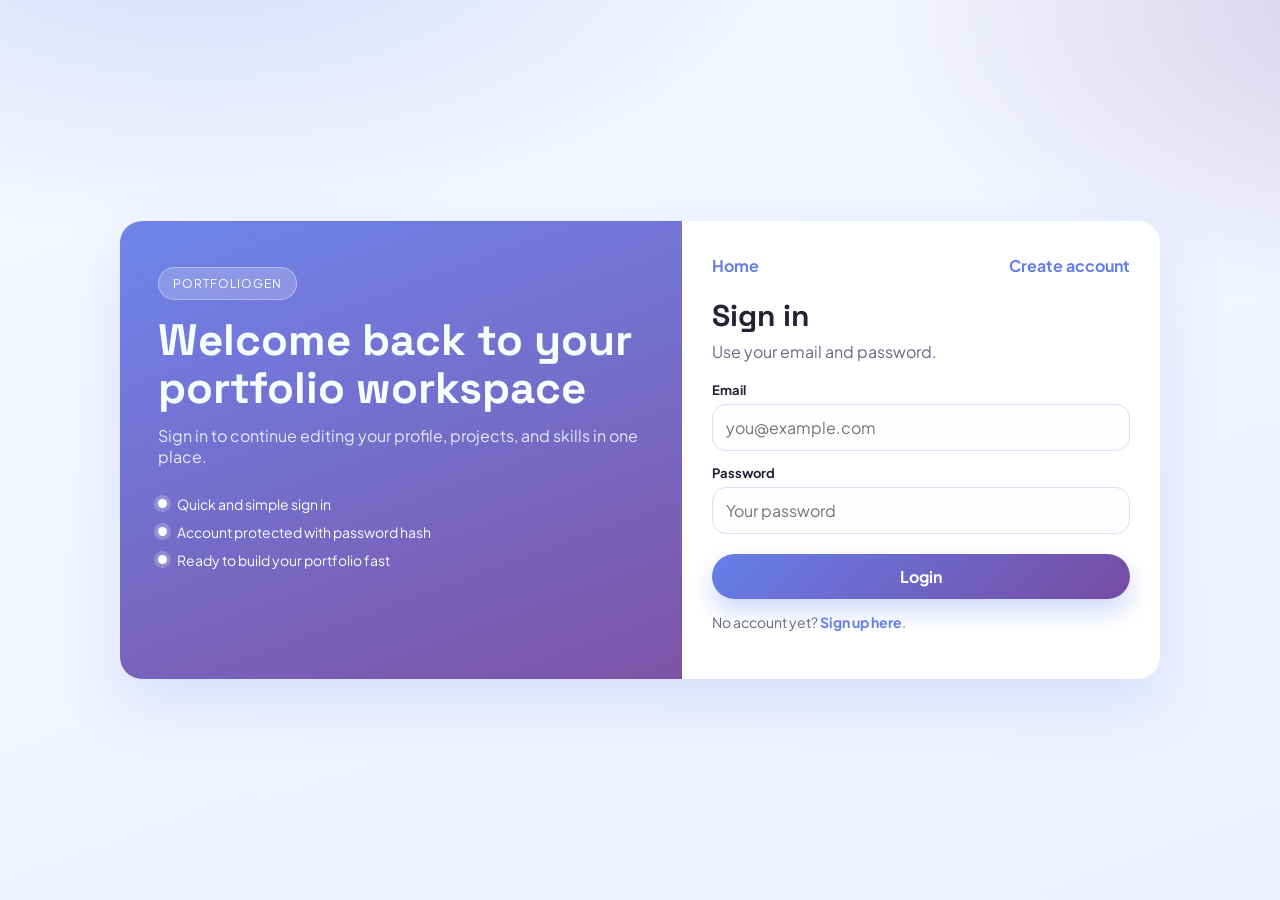
==== commit 43d8df1b: "Revert "refactor(form): simplify create flow and client script" This reverts commit ec5517715a22ef49" ====
--- a/create.html
+++ b/create.html
@@ -1,10 +1,10 @@
 <!DOCTYPE html>
 <html lang="en">
 <head>
-  <meta charset="UTF-8">
-  <meta name="viewport" content="width=device-width, initial-scale=1.0">
-  <title>Create Portfolio</title>
-  <link rel="stylesheet" href="css/style.css">
+  <meta charset="UTF-8" />
+  <meta name="viewport" content="width=device-width, initial-scale=1.0" />
+  <title>Create Portfolio – PortfolioGen</title>
+  <link rel="stylesheet" href="css/style.css" />
   <script>
     (function () {
       fetch('session-check.php', { credentials: 'same-origin' })
@@ -20,37 +20,218 @@
     })();
   </script>
 </head>
-<body>
+<body class="page-create">
+
   <header>
     <nav>
-      <a href="index.html">Home</a>
-      <a href="create.html">Create</a>
-      <a href="logout.php">Logout</a>
+      <div class="logo">PortfolioGen</div>
+      <ul>
+        <li><a href="index.html">Home</a></li>
+        <li><a href="create.html" style="color:#667eea; font-weight:700;">Create</a></li>
+      </ul>
     </nav>
   </header>
 
-  <main class="container">
-    <h1>Create Portfolio</h1>
-    <p class="muted">Simple form (demo only).</p>
-
-    <label for="firstName">First Name</label>
-    <input id="firstName" type="text">
-
-    <label for="lastName">Last Name</label>
-    <input id="lastName" type="text">
-
-    <label for="jobTitle">Job Title</label>
-    <input id="jobTitle" type="text">
-
-    <label for="email">Email</label>
-    <input id="email" type="email">
-
-    <label for="bioLong">Bio</label>
-    <textarea id="bioLong" rows="5"></textarea>
-
-    <button type="button" onclick="submitForm()">Save</button>
-  </main>
+  <div class="container">
+
+    <!-- Step progress bar -->
+    <div class="steps-bar">
+      <div class="step active" data-step="1">
+        <div class="step-circle">1</div>
+        <div class="step-label">Personal Info</div>
+      </div>
+      <div class="step-line" id="line1"></div>
+      <div class="step" data-step="2">
+        <div class="step-circle">2</div>
+        <div class="step-label">Bio</div>
+      </div>
+      <div class="step-line" id="line2"></div>
+      <div class="step" data-step="3">
+        <div class="step-circle">3</div>
+        <div class="step-label">Skills</div>
+      </div>
+      <div class="step-line" id="line3"></div>
+      <div class="step" data-step="4">
+        <div class="step-circle">4</div>
+        <div class="step-label">Projects</div>
+      </div>
+      <div class="step-line" id="line4"></div>
+      <div class="step" data-step="5">
+        <div class="step-circle">5</div>
+        <div class="step-label">Contact</div>
+      </div>
+    </div>
+
+    <div class="form-card">
+
+      <!-- STEP 1 — Personal Info -->
+      <div class="form-step active" id="step1">
+        <h2>&#128100; Personal Information</h2>
+        <p class="step-desc">Tell us the basics — this appears at the top of your portfolio.</p>
+
+        <div class="two-col">
+          <div class="field-group">
+            <label for="firstName">First Name <span class="req">*</span></label>
+            <input type="text" id="firstName" placeholder="e.g. Ahmed" maxlength="50" />
+            <div class="field-error" id="err-firstName">Please enter your first name.</div>
+          </div>
+          <div class="field-group">
+            <label for="lastName">Last Name <span class="req">*</span></label>
+            <input type="text" id="lastName" placeholder="e.g. Ben Salah" maxlength="50" />
+            <div class="field-error" id="err-lastName">Please enter your last name.</div>
+          </div>
+        </div>
+
+        <div class="field-group">
+          <label for="jobTitle">Job Title / Headline <span class="req">*</span></label>
+          <input type="text" id="jobTitle" placeholder="e.g. Full-Stack Developer | CS Student" maxlength="100" />
+          <div class="field-error" id="err-jobTitle">Please enter your job title.</div>
+        </div>
+
+        <div class="field-group">
+          <label for="profilePhoto">Profile Photo URL</label>
+          <input type="url" id="profilePhoto" placeholder="https://example.com/photo.jpg" />
+          <div class="field-hint">Optional. Leave blank to use a default avatar.</div>
+          <div class="field-error" id="err-profilePhoto">Please enter a valid URL (https://).</div>
+        </div>
+
+        <div class="two-col">
+          <div class="field-group">
+            <label for="location">Location</label>
+            <input type="text" id="location" placeholder="e.g. Tunis, Tunisia" maxlength="80" />
+          </div>
+          <div class="field-group">
+            <label for="website">Personal Website</label>
+            <input type="url" id="website" placeholder="https://yourwebsite.com" />
+            <div class="field-error" id="err-website">Please enter a valid URL.</div>
+          </div>
+        </div>
+
+        <div class="form-nav">
+          <span></span>
+          <button class="btn-next" onclick="nextStep(1)">Next: Bio &rarr;</button>
+        </div>
+      </div>
+
+      <!-- STEP 2 — Bio -->
+      <div class="form-step" id="step2">
+        <h2>&#128221; About You</h2>
+        <p class="step-desc">Write a short bio that introduces you and your background.</p>
+
+        <div class="field-group">
+          <label for="bioShort">Short Bio (Hero Tagline) <span class="req">*</span></label>
+          <input type="text" id="bioShort" placeholder="e.g. Passionate developer building smart solutions." />
+          <div class="char-counter" id="counter-bioShort">0 / 120</div>
+          <div class="field-error" id="err-bioShort">Must be at least 10 characters.</div>
+        </div>
+
+        <div class="field-group">
+          <label for="bioLong">Full Bio <span class="req">*</span></label>
+          <textarea id="bioLong" rows="6" placeholder="Write about your background, experience and interests..."></textarea>
+          <div class="char-counter" id="counter-bioLong">0 / 1000</div>
+          <div class="field-error" id="err-bioLong">Must be at least 30 characters.</div>
+        </div>
+
+        <div class="field-group">
+          <label for="yearsExp">Years of Experience</label>
+          <select id="yearsExp">
+            <option value="">-- Select --</option>
+            <option value="student">Student / No experience yet</option>
+            <option value="0-1">Less than 1 year</option>
+            <option value="1-3">1 – 3 years</option>
+            <option value="3-5">3 – 5 years</option>
+            <option value="5+">5+ years</option>
+          </select>
+        </div>
+
+        <div class="form-nav">
+          <button class="btn-back" onclick="prevStep(2)">&larr; Back</button>
+          <button class="btn-next" onclick="nextStep(2)">Next: Skills &rarr;</button>
+        </div>
+      </div>
+
+      <!-- STEP 3 — Skills -->
+      <div class="form-step" id="step3">
+        <h2>&#9889; Skills</h2>
+        <p class="step-desc">Add your technical skills and proficiency level (0–100%).</p>
+
+        <div class="skills-list" id="skillsList"></div>
+        <button class="add-btn" onclick="addSkill()">&#xFF0B; Add Skill</button>
+        <div class="field-error" id="err-skills" style="margin-top:0.8rem;"></div>
+
+        <div class="form-nav">
+          <button class="btn-back" onclick="prevStep(3)">&larr; Back</button>
+          <button class="btn-next" onclick="nextStep(3)">Next: Projects &rarr;</button>
+        </div>
+      </div>
+
+      <!-- STEP 4 — Projects -->
+      <div class="form-step" id="step4">
+        <h2>&#128640; Projects</h2>
+        <p class="step-desc">Showcase the projects you're proud of. Add at least one.</p>
+
+        <div id="projectsList"></div>
+        <button class="add-btn" onclick="addProject()">&#xFF0B; Add Project</button>
+        <div class="field-error" id="err-projects" style="margin-top:0.8rem;"></div>
+
+        <div class="form-nav">
+          <button class="btn-back" onclick="prevStep(4)">&larr; Back</button>
+          <button class="btn-next" onclick="nextStep(4)">Next: Contact &rarr;</button>
+        </div>
+      </div>
+
+      <!-- STEP 5 — Contact -->
+      <div class="form-step" id="step5">
+        <h2>&#128236; Contact Information</h2>
+        <p class="step-desc">How can people reach you?</p>
+
+        <div class="two-col">
+          <div class="field-group">
+            <label for="email">Email Address <span class="req">*</span></label>
+            <input type="email" id="email" placeholder="you@example.com" />
+            <div class="field-error" id="err-email">Please enter a valid email address.</div>
+          </div>
+          <div class="field-group">
+            <label for="phone">Phone Number</label>
+            <input type="tel" id="phone" placeholder="+216 XX XXX XXX" maxlength="20" />
+          </div>
+        </div>
+
+        <div class="two-col">
+          <div class="field-group">
+            <label for="github">GitHub</label>
+            <input type="url" id="github" placeholder="https://github.com/username" />
+            <div class="field-error" id="err-github">Please enter a valid URL.</div>
+          </div>
+          <div class="field-group">
+            <label for="linkedin">LinkedIn</label>
+            <input type="url" id="linkedin" placeholder="https://linkedin.com/in/username" />
+            <div class="field-error" id="err-linkedin">Please enter a valid URL.</div>
+          </div>
+        </div>
+
+        <div class="two-col">
+          <div class="field-group">
+            <label for="twitter">Twitter / X</label>
+            <input type="url" id="twitter" placeholder="https://twitter.com/username" />
+            <div class="field-error" id="err-twitter">Please enter a valid URL.</div>
+          </div>
+          <div class="field-group">
+            <label for="instagram">Instagram</label>
+            <input type="url" id="instagram" placeholder="https://instagram.com/username" />
+            <div class="field-error" id="err-instagram">Please enter a valid URL.</div>
+          </div>
+        </div>
+
+        <div class="form-nav">
+          <button class="btn-back" onclick="prevStep(5)">&larr; Back</button>
+          <button class="btn-submit" onclick="submitForm()">&#9989; Generate My Portfolio</button>
+        </div>
+      </div>
+
+    </div><!-- /form-card -->
+  </div><!-- /container -->
 
   <script src="js/main.js"></script>
 </body>
-</html>
+</html>
--- a/css/style.css
+++ b/css/style.css
@@ -1,80 +1,1219 @@
 * {
+    margin: 0;
+    padding: 0;
     box-sizing: border-box;
 }
 
 body {
-    margin: 0;
-    font-family: Arial, sans-serif;
-    background: #f6f6f6;
-    color: #222;
+    font-family: 'Segoe UI', Tahoma, Geneva, Verdana, sans-serif;
+    line-height: 1.6;
+    color: #333;
+    background: #f8f9fa;
+    min-height: 100vh;
+    display: flex;
+    flex-direction: column;
+}
+
+html,
+body {
+    overflow-x: hidden;
 }
 
 header {
-    background: #667eea;
-    padding: 12px;
+    position: fixed;
+    top: 0;
+    width: 100%;
+    background: rgba(255, 255, 255, 0.95);
+    box-shadow: 0 2px 10px rgba(0, 0, 0, 0.1);
+    z-index: 1000;
 }
 
 nav {
     display: flex;
-    gap: 12px;
+    justify-content: space-between;
+    align-items: center;
+    max-width: 1200px;
+    margin: 0 auto;
+    padding: 1rem 2rem;
+}
+
+.logo {
+    font-size: 1.8rem;
+    font-weight: bold;
+    background: linear-gradient(135deg, #667eea 0%, #764ba2 100%);
+    -webkit-background-clip: text;
+    -webkit-text-fill-color: transparent;
+    background-clip: text;
+}
+
+nav ul {
+    display: flex;
+    list-style: none;
+    gap: 2rem;
+}
+
+nav a {
+    text-decoration: none;
+    color: #333;
+    font-weight: 500;
+    transition: color 0.3s ease;
+}
+
+nav a:hover {
+    color: #667eea;
+}
+
+.container {
+    max-width: 1200px;
+    width: 100%;
+    padding: 2rem;
+    margin-top: 80px;
+}
+
+.content-wrapper {
+    max-width: 1400px;
+    width: 100%;
+    padding: 2rem;
+    margin: 80px auto 0;
+}
+
+
+.hero {
+    display: grid;
+    grid-template-columns: 1fr 1fr;
+    gap: 3rem;
+    align-items: center;
+    background: white;
+    border-radius: 20px;
+    padding: 4rem 3rem;
+    box-shadow: 0 20px 60px rgba(0, 0, 0, 0.1);
+    margin-bottom: 3rem;
+}
+
+.hero-content h1 {
+    font-size: 3.5rem;
+    line-height: 1.2;
+    margin-bottom: 1.5rem;
+    color: #333;
+    font-weight: 800;
+    letter-spacing: -1px;
+}
+
+.hero-content h1 span {
+    background: linear-gradient(135deg, #667eea 0%, #764ba2 100%);
+    -webkit-background-clip: text;
+    -webkit-text-fill-color: transparent;
+    background-clip: text;
+}
+
+.hero-content p {
+    font-size: 1.1rem;
+    color: #666;
+    margin-bottom: 2rem;
+    line-height: 1.8;
+}
+
+/* ==========================================================
+   HERO SECTION - PROFESSIONAL DESIGN
+   ========================================================== */
+.content-wrapper {
+    max-width: 1400px;
+    width: 100%;
+    padding: 2rem;
+    margin-top: 80px;
+}
+
+.hero-badge {
+    display: inline-block;
+    padding: 0.6rem 1.2rem;
+    background: rgba(102, 126, 234, 0.1);
+    color: #667eea;
+    border-radius: 30px;
+    font-size: 0.85rem;
+    font-weight: 600;
+    margin-bottom: 1.5rem;
+}
+
+.hero-subtitle {
+    font-size: 1.25rem !important;
+    color: #555 !important;
+}
+
+.hero-stats {
+    display: grid;
+    grid-template-columns: repeat(auto-fit, minmax(150px, 1fr));
+    gap: 2rem;
+    margin-top: 3rem;
+    padding: 2rem 0;
+    border-top: 1px solid #f0f0f0;
+}
+
+.stat-item {
+    text-align: center;
+}
+
+.stat-number {
+    display: block;
+    font-size: 2rem;
+    font-weight: 700;
+    background: linear-gradient(135deg, #667eea 0%, #764ba2 100%);
+    -webkit-background-clip: text;
+    -webkit-text-fill-color: transparent;
+    background-clip: text;
+    margin-bottom: 0.5rem;
+}
+
+.stat-label {
+    display: block;
+    font-size: 0.9rem;
+    color: #888;
+}
+
+/* ===========-=-=-=-====================================== */
+
+/* ==========================================================
+   CTA BUTTONS & STYLES
+   ========================================================== */
+.auth-card {
+    width: 100%;
+    max-width: 450px;
+    background: white;
+    padding: 2.5rem;
+    border-radius: 20px;
+    box-shadow: 0 20px 40px rgba(0, 0, 0, 0.15);
+    border: 1px solid rgba(102, 126, 234, 0.1);
+}
+
+.auth-box h2 {
+    font-size: 1.8rem;
+    color: #333;
+    margin-bottom: 0.5rem;
+    text-align: center;
+}
+
+.auth-box p {
+    color: #888;
+    text-align: center;
+    margin-bottom: 2rem;
+    font-size: 0.95rem;
+}
+
+.auth-form {
+    display: flex;
+    flex-direction: column;
+    gap: 1.2rem;
+}
+
+.input-row {
+    display: grid;
+    grid-template-columns: 1fr 1fr;
+    gap: 1rem;
+}
+
+.input-group {
+    display: flex;
+    flex-direction: column;
+    gap: 0.5rem;
+}
+
+.input-group label {
+    font-weight: 600;
+    color: #555;
+    font-size: 0.85rem;
+}
+
+.input-group input {
+    padding: 0.75rem 1rem;
+    border: 1.5px solid #eee;
+    border-radius: 10px;
+    font-size: 0.95rem;
+    transition: all 0.3s ease;
+    outline: none;
+    background: #fcfcfc;
+}
+
+.input-group input:focus {
+    border-color: #667eea;
+    background: #fff;
+    box-shadow: 0 0 0 4px rgba(102, 126, 234, 0.1);
+}
+
+.auth-btn {
+    margin-top: 0.5rem;
+    width: 100%;
+    padding: 0.9rem !important;
+}
+/* ========================================================== */
+
+/* ==========================================================
+   FEATURES PAGE & CATEGORIES
+   ========================================================== */
+.features-page {
+    background: white;
+    border-radius: 20px;
+    padding: 4rem 2rem;
+    box-shadow: 0 10px 40px rgba(0, 0, 0, 0.15);
+}
+
+.features-header {
+    text-align: center;
+    margin-bottom: 4rem;
+}
+
+.features-header h1 {
+    font-size: 3rem;
+    margin-bottom: 1rem;
+    color: #333;
+}
+
+.features-header p {
+    font-size: 1.2rem;
+    color: #666;
+    max-width: 600px;
+    margin: 0 auto;
+}
+
+.categories-grid {
+    display: grid;
+    grid-template-columns: repeat(auto-fit, minmax(320px, 1fr));
+    gap: 2.5rem;
+    margin-bottom: 4rem;
+}
+
+.category-card {
+    background: #fff;
+    border-radius: 15px;
+    overflow: hidden;
+    border: 1px solid #f0f0f0;
+    transition: all 0.3s ease;
+    box-shadow: 0 5px 15px rgba(0,0,0,0.05);
+}
+
+.category-card:hover {
+    transform: translateY(-10px);
+    box-shadow: 0 15px 35px rgba(102, 126, 234, 0.2);
+}
+
+.category-image {
+    height: 200px;
+    overflow: hidden;
+}
+
+.category-image img {
+    width: 100%;
+    height: 100%;
+    object-fit: cover;
+    transition: transform 0.5s ease;
+}
+
+.category-card:hover .category-image img {
+    transform: scale(1.1);
+}
+
+.category-info {
+    padding: 2rem;
+}
+
+.category-tag {
+    display: inline-block;
+    padding: 0.3rem 0.8rem;
+    background: rgba(102, 126, 234, 0.1);
+    color: #667eea;
+    border-radius: 20px;
+    font-size: 0.75rem;
+    font-weight: 700;
+    text-transform: uppercase;
+    margin-bottom: 1rem;
+}
+
+.category-info h3 {
+    font-size: 1.5rem;
+    margin-bottom: 1rem;
+    color: #333;
+}
+
+.category-info p {
+    color: #666;
+    font-size: 0.95rem;
+    line-height: 1.6;
+}
+
+.cta-section {
+    text-align: center;
+    padding: 2rem;
+    border-top: 1px solid #eee;
+}
+/* ========================================================== */
+
+.cta-buttons {
+    display: flex;
+    gap: 1.5rem;
     flex-wrap: wrap;
 }
 
-nav a {
-    color: #fff;
+.btn {
+    padding: 1rem 2.5rem;
+    font-size: 1rem;
+    border: none;
+    border-radius: 50px;
+    cursor: pointer;
     text-decoration: none;
-    font-weight: bold;
-}
-
-.container {
-    max-width: 760px;
-    margin: 24px auto;
-    background: #fff;
-    padding: 16px;
-    border: 1px solid #ddd;
-}
-
-h1,
-h2 {
-    margin-top: 0;
-}
-
-label {
-    display: block;
-    margin-top: 10px;
-    margin-bottom: 4px;
-    font-weight: bold;
-}
-
-input,
-textarea,
-select,
-button {
+    display: inline-block;
+    font-weight: 600;
+    transition: all 0.3s ease;
+    text-align: center;
+}
+
+.btn-primary {
+    background: linear-gradient(135deg, #667eea 0%, #764ba2 100%);
+    color: white;
+    box-shadow: 0 5px 15px rgba(102, 126, 234, 0.4);
+}
+
+.btn-primary:hover {
+    transform: translateY(-2px);
+    box-shadow: 0 8px 25px rgba(102, 126, 234, 0.6);
+}
+
+.btn-secondary {
+    background: transparent;
+    color: #667eea;
+    border: 2px solid #667eea;
+}
+
+.btn-secondary:hover {
+    background: #667eea;
+    color: white;
+}
+
+.btn-outline {
+    background: transparent;
+    color: #667eea;
+    border: 2px solid #667eea;
+}
+
+.btn-outline:hover {
+    background: #667eea;
+    color: white;
+    transform: translateY(-2px);
+}
+
+.hero-image {
+    display: flex;
+    justify-content: center;
+    align-items: center;
+}
+
+.hero-image-box {
     width: 100%;
-    padding: 8px;
-    margin-bottom: 10px;
-}
-
-.btn,
-button {
-    background: #667eea;
-    color: #fff;
-    border: none;
-    cursor: pointer;
-}
-
-.buttons {
+    max-width: 400px;
+    height: 400px;
+    background: linear-gradient(135deg, #667eea 0%, #764ba2 100%);
+    border-radius: 15px;
     display: flex;
-    gap: 10px;
-    flex-wrap: wrap;
-}
-
-.buttons .btn {
-    width: auto;
-    text-decoration: none;
-    padding: 10px 14px;
-}
-
-.muted {
+    align-items: center;
+    justify-content: center;
+    font-size: 4rem;
+    color: white;
+    box-shadow: 0 10px 30px rgba(102, 126, 234, 0.3);
+}
+
+.features {
+    margin-top: 4rem;
+    padding: 3rem;
+    background: white;
+    border-radius: 15px;
+    box-shadow: 0 10px 40px rgba(0, 0, 0, 0.2);
+}
+
+.features h2 {
+    text-align: center;
+    font-size: 2.5rem;
+    margin-bottom: 3rem;
+    color: #333;
+}
+
+.features-grid {
+    display: grid;
+    grid-template-columns: repeat(auto-fit, minmax(280px, 1fr));
+    gap: 2rem;
+}
+
+.feature-card {
+    padding: 2rem;
+    text-align: center;
+    border-radius: 10px;
+    background: #f8f9fa;
+    transition: all 0.3s ease;
+}
+
+.feature-card:hover {
+    transform: translateY(-5px);
+    box-shadow: 0 10px 25px rgba(102, 126, 234, 0.2);
+}
+
+.feature-icon {
+    font-size: 3rem;
+    margin-bottom: 1rem;
+}
+
+.feature-card h3 {
+    font-size: 1.5rem;
+    margin-bottom: 1rem;
+    color: #333;
+}
+
+.feature-card p {
     color: #666;
+    line-height: 1.8;
+}
+
+/* ==========================================================
+   SECTION HEADER - COMMON STYLE
+   ========================================================== */
+.section-header {
+    text-align: center;
+    margin-bottom: 4rem;
+}
+
+.section-header h2 {
+    font-size: 2.8rem;
+    margin-bottom: 1rem;
+    color: #333;
+    font-weight: 700;
+}
+
+.section-header p {
+    font-size: 1.1rem;
+    color: #666;
+    max-width: 600px;
+    margin: 0 auto;
+}
+
+/* ==========================================================
+   AUTH SECTION - SIGNUP CALL TO ACTION
+   ========================================================== */
+.auth-section {
+    margin: 4rem 0;
+    background: linear-gradient(135deg, #667eea 0%, #764ba2 100%);
+    border-radius: 20px;
+    padding: 4rem 2rem;
+    text-align: center;
+    box-shadow: 0 15px 40px rgba(102, 126, 234, 0.3);
+}
+
+.auth-section-content h2 {
+    font-size: 2.2rem;
+    color: white;
+    margin-bottom: 0.5rem;
+}
+
+.auth-section-content p {
+    font-size: 1.1rem;
+    color: rgba(255, 255, 255, 0.9);
+}
+
+/* ==========================================================
+   HOW IT WORKS SECTION
+   ========================================================== */
+.how-it-works {
+    margin: 6rem 0;
+    padding: 4rem 2rem;
+    background: white;
+    border-radius: 20px;
+    box-shadow: 0 10px 40px rgba(0, 0, 0, 0.1);
+}
+
+.steps-grid {
+    display: grid;
+    grid-template-columns: repeat(auto-fit, minmax(250px, 1fr));
+    gap: 2rem;
+    margin-top: 3rem;
+}
+
+.step-card {
+    padding: 2.5rem 2rem;
+    background: linear-gradient(135deg, rgba(102, 126, 234, 0.05) 0%, rgba(118, 75, 162, 0.05) 100%);
+    border-radius: 15px;
+    border: 2px solid #f0f0f0;
+    text-align: center;
+    transition: all 0.3s ease;
+    position: relative;
+}
+
+.step-card:hover {
+    border-color: #667eea;
+    box-shadow: 0 10px 30px rgba(102, 126, 234, 0.15);
+    transform: translateY(-5px);
+}
+
+.step-number {
+    display: inline-flex;
+    align-items: center;
+    justify-content: center;
+    width: 50px;
+    height: 50px;
+    background: linear-gradient(135deg, #667eea 0%, #764ba2 100%);
+    color: white;
+    border-radius: 50%;
+    font-size: 1.8rem;
+    font-weight: 700;
+    margin-bottom: 1rem;
+}
+
+.step-card h3 {
+    font-size: 1.3rem;
+    color: #333;
+    margin-bottom: 0.8rem;
+    font-weight: 600;
+}
+
+.step-card p {
+    color: #666;
+    font-size: 0.95rem;
+    line-height: 1.6;
+}
+
+/* ==========================================================
+   FINAL CTA SECTION
+   ========================================================== */
+.cta-final {
+    margin: 6rem 0;
+    padding: 4rem 2rem;
+    background: linear-gradient(135deg, #667eea 0%, #764ba2 100%);
+    border-radius: 20px;
+    text-align: center;
+    box-shadow: 0 20px 50px rgba(102, 126, 234, 0.3);
+}
+
+.cta-content h2 {
+    font-size: 2.5rem;
+    color: white;
+    margin-bottom: 1rem;
+    font-weight: 700;
+}
+
+.cta-content p {
+    font-size: 1.1rem;
+    color: rgba(255, 255, 255, 0.95);
+    margin-bottom: 2rem;
+    max-width: 600px;
+    margin-left: auto;
+    margin-right: auto;
+}
+
+.btn-large {
+    padding: 1.2rem 3.5rem !important;
+    font-size: 1.1rem !important;
+    box-shadow: 0 10px 30px rgba(0, 0, 0, 0.2) !important;
+}
+
+.btn-large:hover {
+    transform: translateY(-3px) !important;
+    box-shadow: 0 15px 40px rgba(0, 0, 0, 0.3) !important;
+}
+
+/* ========================================================== */
+
+footer {
+    background: linear-gradient(135deg, #2c3e50 0%, #1a252f 100%);
+    color: white;
+    text-align: center;
+    padding: 3rem 2rem;
+    margin-top: 6rem;
+    border-radius: 20px 20px 0 0;
+    box-shadow: 0 -5px 20px rgba(0, 0, 0, 0.1);
+}
+
+footer p {
+    margin: 0;
+    font-size: 0.95rem;
+    color: rgba(255, 255, 255, 0.8);
+}
+
+@media (max-width: 768px) {
+    nav {
+        flex-wrap: wrap;
+        justify-content: center;
+        gap: 0.75rem;
+        padding: 0.85rem 1rem;
+    }
+
+    nav ul {
+        flex-direction: row;
+        flex-wrap: wrap;
+        justify-content: center;
+        gap: 1rem;
+        text-align: center;
+    }
+
+    .content-wrapper {
+        padding: 1rem;
+        margin: 80px auto 0;
+    }
+
+    .hero {
+        grid-template-columns: 1fr;
+        padding: 2rem 1rem;
+        gap: 2rem;
+    }
+
+    .hero-content {
+        text-align: center;
+    }
+
+    .hero-content h1 {
+        font-size: 2.2rem;
+        margin-bottom: 1rem;
+    }
+
+    .hero-badge {
+        font-size: 0.75rem;
+        padding: 0.5rem 1rem;
+    }
+
+    .hero-subtitle {
+        font-size: 1rem !important;
+    }
+
+    .cta-buttons {
+        flex-direction: column;
+        gap: 1rem;
+    }
+
+    .btn {
+        width: 100%;
+        padding: 0.85rem 1.5rem !important;
+        font-size: 0.9rem !important;
+    }
+
+    .btn-large {
+        padding: 1rem 2rem !important;
+        font-size: 1rem !important;
+    }
+
+    .hero-stats {
+        grid-template-columns: 1fr;
+        gap: 1rem;
+        margin-top: 2rem;
+        padding: 1.5rem 0;
+    }
+
+    .auth-card {
+        max-width: 100%;
+        padding: 1.5rem;
+    }
+
+    .input-row {
+        grid-template-columns: 1fr;
+    }
+
+    .features {
+        padding: 2rem 1rem;
+    }
+
+    .section-header h2 {
+        font-size: 1.8rem;
+    }
+
+    .features-grid {
+        grid-template-columns: 1fr;
+    }
+
+    .feature-card {
+        padding: 1.5rem;
+    }
+
+    .feature-icon {
+        font-size: 2rem;
+    }
+
+    .feature-card h3 {
+        font-size: 1.2rem;
+    }
+
+    .how-it-works {
+        padding: 2rem 1rem;
+    }
+
+    .steps-grid {
+        grid-template-columns: 1fr;
+    }
+
+    .step-card {
+        padding: 1.5rem 1rem;
+    }
+
+    .step-number {
+        width: 40px;
+        height: 40px;
+        font-size: 1.4rem;
+    }
+
+    .cta-final {
+        padding: 2rem 1rem;
+        margin: 3rem 0;
+    }
+
+    .cta-content h2 {
+        font-size: 1.6rem;
+    }
+
+    .cta-content p {
+        font-size: 0.95rem;
+    }
+}
+
+
+@media (max-width: 480px) {
+    nav {
+        padding: 0.75rem;
+    }
+
+    .logo {
+        font-size: 1.4rem;
+    }
+
+    nav ul {
+        gap: 0.5rem;
+    }
+
+    nav a {
+        font-size: 0.92rem;
+    }
+
+    .hero-content h1 {
+        font-size: 2rem;
+    }
+
+    .hero {
+        padding: 1.5rem;
+        gap: 1.5rem;
+    }
+
+    .features h2 {
+        font-size: 1.8rem;
+    }
+}
+
+
+/* ============================================================
+   create.html — Portfolio Creation Form
+   ============================================================ */
+
+/* Page layout override: form page needs top alignment */
+body.page-create {
+  align-items: flex-start;
+  padding-bottom: 4rem;
+}
+
+/* -- Step progress bar -- */
+.steps-bar {
+  display: flex;
+  justify-content: center;
+  align-items: center;
+  margin-bottom: 2.5rem;
+}
+
+.step {
+  display: flex;
+  flex-direction: column;
+  align-items: center;
+  gap: 0.4rem;
+  position: relative;
+  z-index: 1;
+}
+
+.step-circle {
+  width: 40px;
+  height: 40px;
+  border-radius: 50%;
+  background: #e0e0e0;
+  color: #999;
+  font-weight: 700;
+  font-size: 1rem;
+  display: flex;
+  align-items: center;
+  justify-content: center;
+  transition: background 0.3s, color 0.3s;
+}
+
+.step.active .step-circle {
+  background: linear-gradient(135deg, #667eea, #764ba2);
+  color: #fff;
+}
+
+.step.done .step-circle {
+  background: #4caf50;
+  color: #fff;
+}
+
+.step-label {
+  font-size: 0.72rem;
+  color: #999;
+  font-weight: 500;
+  white-space: nowrap;
+}
+
+.step.active .step-label {
+  color: #667eea;
+  font-weight: 700;
+}
+
+.step.done .step-label {
+  color: #4caf50;
+}
+
+.step-line {
+  flex: 1;
+  height: 3px;
+  background: #e0e0e0;
+  min-width: 40px;
+  max-width: 80px;
+  margin-bottom: 1.3rem;
+  transition: background 0.3s;
+}
+
+.step-line.done {
+  background: #4caf50;
+}
+
+/* -- Form card -- */
+.form-card {
+  background: white;
+  border-radius: 15px;
+  padding: 2.5rem 3rem;
+  box-shadow: 0 10px 40px rgba(0, 0, 0, 0.2);
+}
+
+.form-card h2 {
+  font-size: 1.8rem;
+  color: #333;
+  margin-bottom: 0.4rem;
+}
+
+.form-card .step-desc {
+  color: #888;
+  font-size: 0.95rem;
+  margin-bottom: 2rem;
+}
+
+/* -- Form step panels -- */
+.form-step {
+  display: none;
+}
+
+.form-step.active {
+  display: block;
+}
+
+/* -- Field groups -- */
+.field-group {
+  margin-bottom: 1.4rem;
+}
+
+.field-group label {
+  display: block;
+  font-weight: 600;
+  color: #444;
+  margin-bottom: 0.4rem;
+  font-size: 0.95rem;
+}
+
+.field-group label span.req {
+  color: #e53935;
+  margin-left: 2px;
+}
+
+.field-group input,
+.field-group textarea,
+.field-group select {
+  width: 100%;
+  padding: 0.75rem 1rem;
+  border: 2px solid #e0e0e0;
+  border-radius: 8px;
+  font-size: 1rem;
+  font-family: inherit;
+  color: #333;
+  background: #fafafa;
+  transition: border-color 0.25s, box-shadow 0.25s;
+  outline: none;
+  resize: vertical;
+}
+
+.field-group input:focus,
+.field-group textarea:focus,
+.field-group select:focus {
+  border-color: #667eea;
+  box-shadow: 0 0 0 3px rgba(102, 126, 234, 0.15);
+  background: #fff;
+}
+
+.field-group input.error,
+.field-group textarea.error {
+  border-color: #e53935;
+  box-shadow: 0 0 0 3px rgba(229, 57, 53, 0.1);
+}
+
+.field-error {
+  color: #e53935;
+  font-size: 0.82rem;
+  margin-top: 0.3rem;
+  display: none;
+}
+
+.field-error.visible {
+  display: block;
+}
+
+.field-hint {
+  color: #aaa;
+  font-size: 0.8rem;
+  margin-top: 0.25rem;
+}
+
+.two-col {
+  display: grid;
+  grid-template-columns: 1fr 1fr;
+  gap: 1.2rem;
+}
+
+/* -- Skills rows -- */
+.skills-list {
+  display: flex;
+  flex-direction: column;
+  gap: 0.8rem;
+  margin-bottom: 1rem;
+}
+
+.skill-row {
+  display: grid;
+  grid-template-columns: 1fr 120px 36px;
+  gap: 0.6rem;
+  align-items: center;
+}
+
+.skill-row input[type="number"] {
+  width: 100%;
+  padding: 0.75rem 0.6rem;
+  border: 2px solid #e0e0e0;
+  border-radius: 8px;
+  font-size: 1rem;
+  font-family: inherit;
+  color: #333;
+  background: #fafafa;
+  transition: border-color 0.25s;
+  outline: none;
+}
+
+.skill-row input[type="number"]:focus {
+  border-color: #667eea;
+  box-shadow: 0 0 0 3px rgba(102, 126, 234, 0.15);
+}
+
+/* -- Remove / Add buttons -- */
+.remove-btn {
+  width: 36px;
+  height: 36px;
+  border-radius: 50%;
+  border: none;
+  background: #fde8e8;
+  color: #e53935;
+  font-size: 1.1rem;
+  cursor: pointer;
+  display: flex;
+  align-items: center;
+  justify-content: center;
+  transition: background 0.2s;
+  flex-shrink: 0;
+}
+
+.remove-btn:hover {
+  background: #e53935;
+  color: #fff;
+}
+
+.add-btn {
+  display: inline-flex;
+  align-items: center;
+  gap: 0.4rem;
+  padding: 0.55rem 1.2rem;
+  border-radius: 50px;
+  border: 2px dashed #667eea;
+  background: transparent;
+  color: #667eea;
+  font-size: 0.9rem;
+  font-weight: 600;
+  cursor: pointer;
+  transition: all 0.2s;
+}
+
+.add-btn:hover {
+  background: #667eea;
+  color: #fff;
+  border-style: solid;
+}
+
+/* -- Project cards -- */
+.project-card-form {
+  background: #f8f9fa;
+  border-radius: 10px;
+  padding: 1.2rem 1.4rem;
+  margin-bottom: 1rem;
+  border: 1px solid #e8e8e8;
+}
+
+.project-card-form .project-header {
+  display: flex;
+  justify-content: space-between;
+  align-items: center;
+  margin-bottom: 1rem;
+}
+
+.project-card-form .project-header span {
+  font-weight: 700;
+  color: #667eea;
+  font-size: 0.9rem;
+}
+
+/* -- Form navigation buttons -- */
+.form-nav {
+  display: flex;
+  justify-content: space-between;
+  align-items: center;
+  margin-top: 2rem;
+  padding-top: 1.5rem;
+  border-top: 1px solid #f0f0f0;
+}
+
+.btn-back {
+  padding: 0.75rem 2rem;
+  border-radius: 50px;
+  border: 2px solid #ccc;
+  background: transparent;
+  color: #666;
+  font-size: 1rem;
+  font-weight: 600;
+  cursor: pointer;
+  transition: all 0.25s;
+}
+
+.btn-back:hover {
+  border-color: #667eea;
+  color: #667eea;
+}
+
+.btn-next {
+  padding: 0.75rem 2.5rem;
+  border-radius: 50px;
+  border: none;
+  background: linear-gradient(135deg, #667eea, #764ba2);
+  color: white;
+  font-size: 1rem;
+  font-weight: 600;
+  cursor: pointer;
+  box-shadow: 0 4px 15px rgba(102, 126, 234, 0.4);
+  transition: all 0.25s;
+}
+
+.btn-next:hover {
+  transform: translateY(-2px);
+  box-shadow: 0 8px 25px rgba(102, 126, 234, 0.55);
+}
+
+.btn-submit {
+  padding: 0.85rem 3rem;
+  border-radius: 50px;
+  border: none;
+  background: linear-gradient(135deg, #43e97b, #38f9d7);
+  color: white;
+  font-size: 1.05rem;
+  font-weight: 700;
+  cursor: pointer;
+  box-shadow: 0 4px 15px rgba(67, 233, 123, 0.35);
+  transition: all 0.25s;
+}
+
+.btn-submit:hover {
+  transform: translateY(-2px);
+  box-shadow: 0 8px 25px rgba(67, 233, 123, 0.5);
+}
+
+/* -- Character counter -- */
+.char-counter {
+  text-align: right;
+  font-size: 0.78rem;
+  color: #bbb;
+  margin-top: 0.2rem;
+}
+
+.char-counter.warn {
+  color: #e53935;
+}
+
+/* -- create.html responsive overrides -- */
+@media (max-width: 768px) {
+    .container {
+        padding: 1rem;
+        margin-top: 74px;
+    }
+
+    .steps-bar {
+        justify-content: flex-start;
+        overflow-x: auto;
+        padding-bottom: 0.35rem;
+        gap: 0.3rem;
+    }
+
+    .steps-bar::-webkit-scrollbar {
+        height: 6px;
+    }
+
+  .form-card {
+    padding: 1.5rem 1.2rem;
+  }
+
+  .two-col {
+    grid-template-columns: 1fr;
+  }
+
+  .skill-row {
+    grid-template-columns: 1fr 90px 36px;
+  }
+
+  .step-line {
+    min-width: 20px;
+  }
+
+    .form-nav {
+        flex-direction: column;
+        gap: 0.75rem;
+        align-items: stretch;
+    }
+
+    .btn-back,
+    .btn-next,
+    .btn-submit {
+        width: 100%;
+    }
+}
+
+@media (max-width: 480px) {
+    .container {
+        padding: 0.8rem;
+        margin-top: 72px;
+    }
+
+  .step-label {
+    display: none;
+  }
+
+    .project-card-form {
+        padding: 1rem;
+    }
+
+    .project-card-form .project-header {
+        align-items: flex-start;
+        gap: 0.5rem;
+    }
 }
